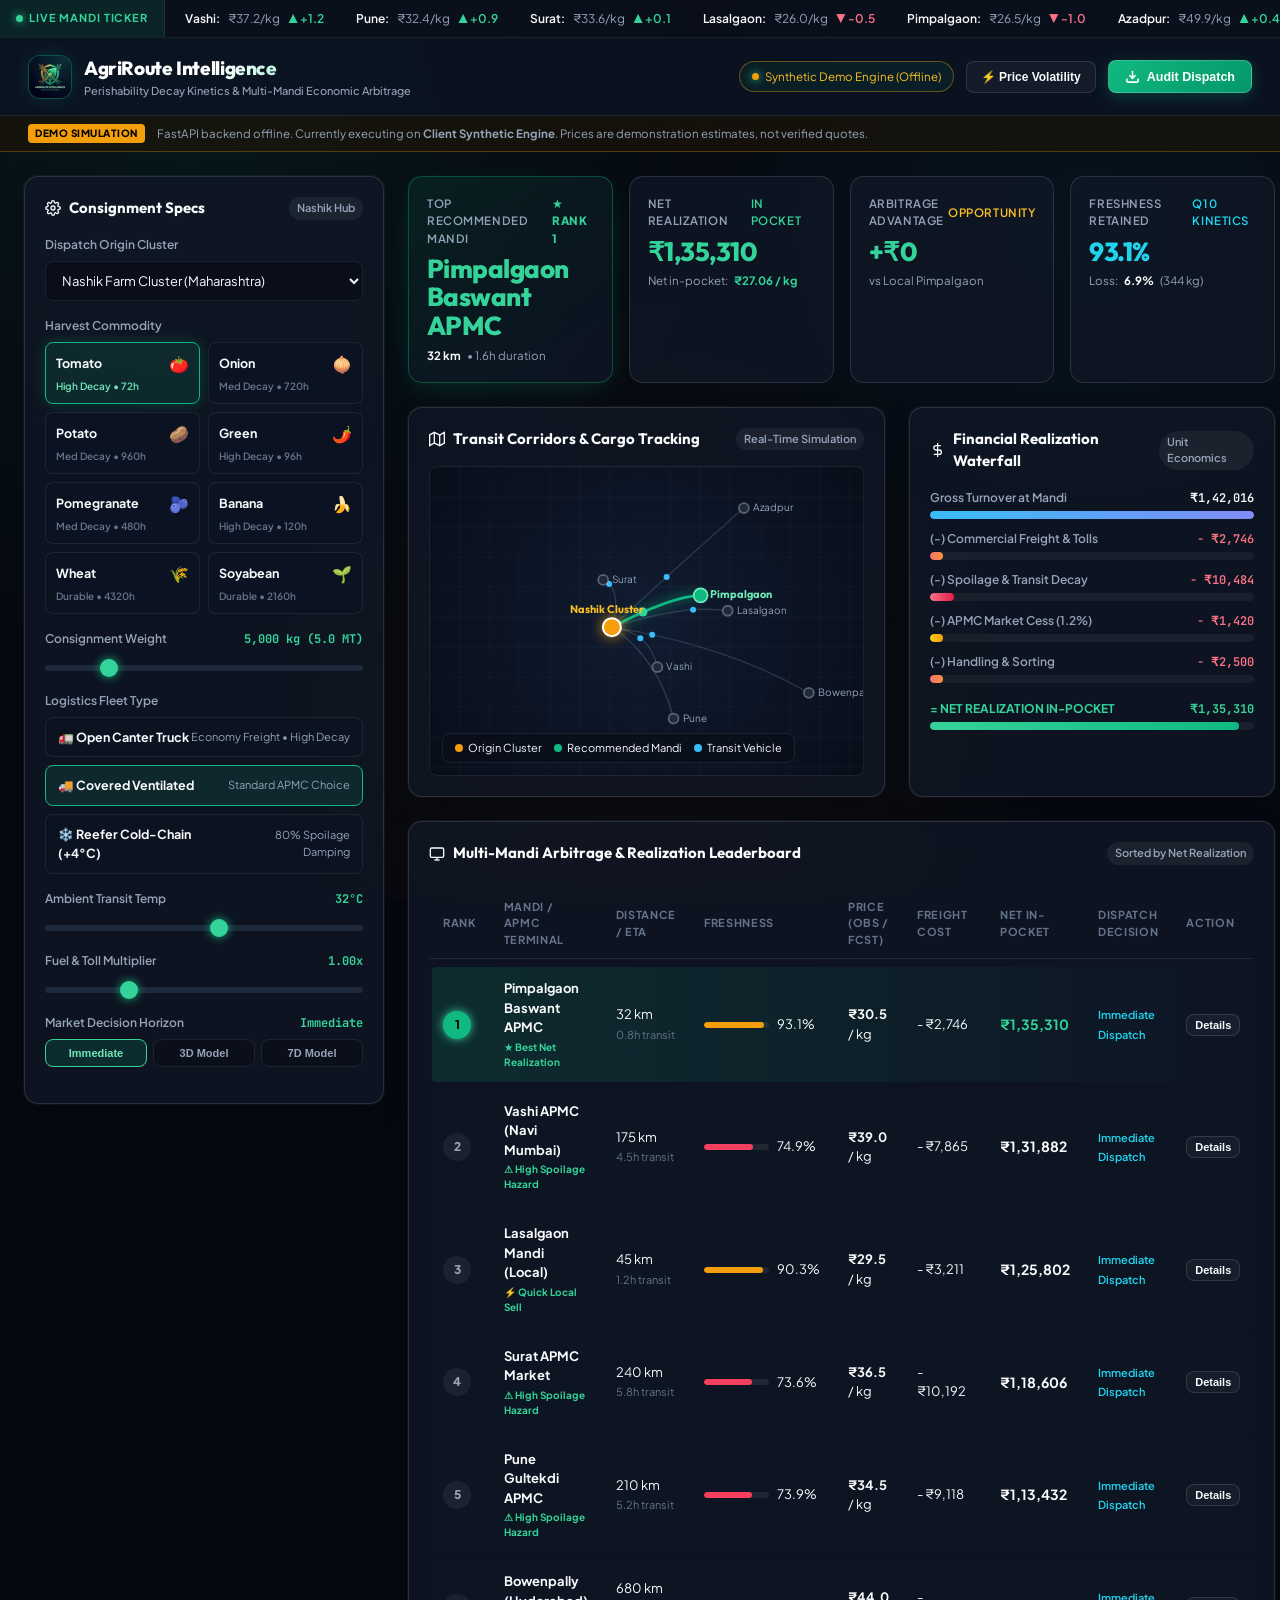
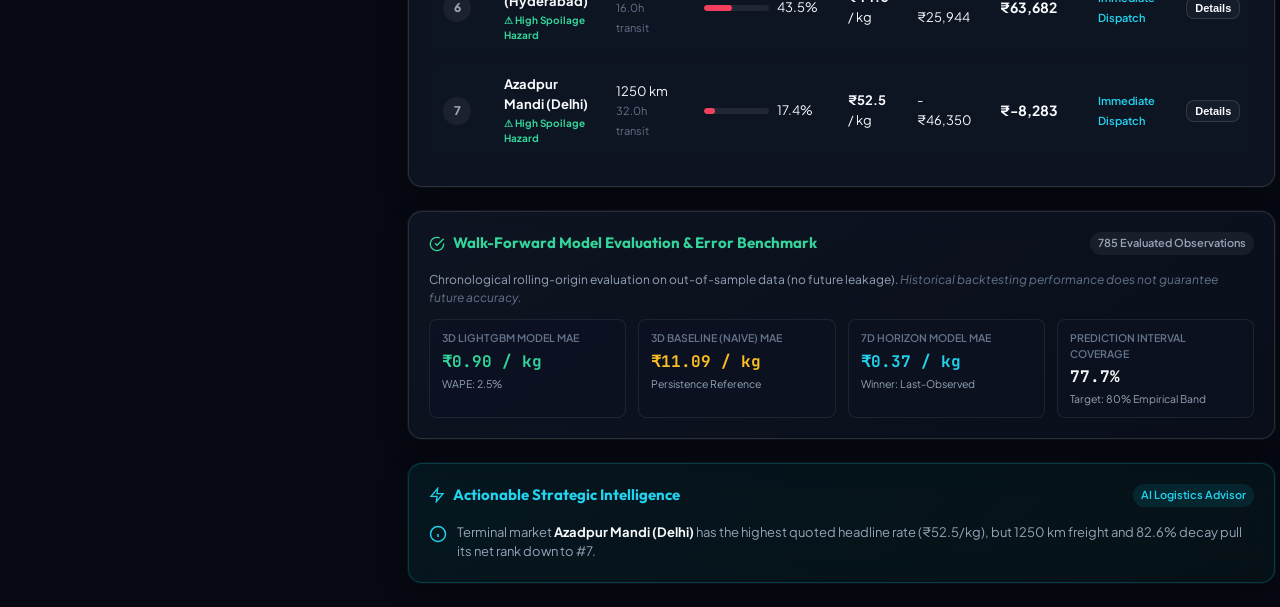
==== frontend/index.html @ 1be2147a "Initial commit: AgriRoute Intelligence v2.1 with real market data pipeline & forecasting engine" ====
<!DOCTYPE html>
<html lang="en">
<head>
  <meta charset="UTF-8">
  <meta name="viewport" content="width=device-width, initial-scale=1.0">
  <meta name="description" content="State-of-the-art agricultural logistics optimizer with real-time APMC mandi pricing, thermal transit decay modeling, and net financial realization solver.">
  <meta name="theme-color" content="#060911">
  <title>AgriRoute Intelligence - Multi-Mandi Route Optimization & Transit Decay Platform</title>

  <!-- Google Fonts Preconnect -->
  <link rel="preconnect" href="https://fonts.googleapis.com">
  <link rel="preconnect" href="https://fonts.gstatic.com" crossorigin>
  <link href="https://fonts.googleapis.com/css2?family=Outfit:wght@400;500;600;700;800&family=Plus+Jakarta+Sans:wght@400;500;600;700&family=JetBrains+Mono:wght@400;500&display=swap" rel="stylesheet">

  <link rel="stylesheet" href="css/styles.css">
</head>
<body>

  <!-- Top Real-Time Mandi Ticker Bar -->
  <aside class="ticker-bar" aria-label="Live Mandi Market Price Feed">
    <div class="ticker-label">
      <span class="ticker-pulse-dot"></span> Live Mandi Ticker
    </div>
    <div class="ticker-marquee" id="tickerMarquee">
      <!-- Injected dynamically via JS -->
    </div>
  </aside>

  <!-- Main Navigation Header -->
  <header class="navbar">
    <div class="nav-brand">
      <div class="brand-icon-wrapper">
        <img src="assets/logo.jpg" alt="AgriRoute Intelligence Logo" width="44" height="44">
      </div>
      <div class="brand-info">
        <h1>AgriRoute Intelligence</h1>
        <p class="brand-tagline">Perishability Decay Kinetics & Multi-Mandi Economic Arbitrage</p>
      </div>
    </div>

    <div class="nav-actions">
      <div class="status-indicator" id="apiStatusBadge">
        <span class="ticker-pulse-dot"></span> Initializing Engine...
      </div>
      <button class="btn-secondary" id="simulateShockBtn" title="Simulate market price shocks">
        ⚡ Price Volatility
      </button>
      <button class="btn-primary" id="exportReportBtn">
        <svg width="15" height="15" viewBox="0 0 24 24" fill="none" stroke="currentColor" stroke-width="2.5">
          <path d="M21 15v4a2 2 0 0 1-2 2H5a2 2 0 0 1-2-2v-4"></path>
          <polyline points="7 10 12 15 17 10"></polyline>
          <line x1="12" y1="15" x2="12" y2="3"></line>
        </svg>
        Audit Dispatch
      </button>
    </div>
  </header>

  <!-- Data Mode & Provenance Banner -->
  <div id="dataModeBanner" class="data-mode-banner verified" style="display:none;">
    <span class="banner-tag">AUTHENTIC DATA</span>
    <span>Source: <strong>AGMARKNET / DMI</strong> • Latest Observation: <strong>2026-10-10</strong></span>
  </div>

  <!-- Application Layout -->
  <main class="app-container">

    <!-- Left Controls Panel -->
    <aside class="sidebar-panel">

      <!-- Consignment Settings Card -->
      <section class="card" aria-labelledby="settingsHeading">
        <div class="card-header">
          <h2 class="card-title" id="settingsHeading">
            <svg width="16" height="16" viewBox="0 0 24 24" fill="none" stroke="currentColor" stroke-width="2">
              <circle cx="12" cy="12" r="3"></circle>
              <path d="M19.4 15a1.65 1.65 0 0 0 .33 1.82l.06.06a2 2 0 0 1 0 2.83 2 2 0 0 1-2.83 0l-.06-.06a1.65 1.65 0 0 0-1.82-.33 1.65 1.65 0 0 0-1 1.51V21a2 2 0 0 1-2 2 2 2 0 0 1-2-2v-.09A1.65 1.65 0 0 0 9 19.4a1.65 1.65 0 0 0-1.82.33l-.06.06a2 2 0 0 1-2.83 0 2 2 0 0 1 0-2.83l.06-.06a1.65 1.65 0 0 0 .33-1.82 1.65 1.65 0 0 0-1.51-1H3a2 2 0 0 1-2-2 2 2 0 0 1 2-2h.09A1.65 1.65 0 0 0 4.6 9a1.65 1.65 0 0 0-.33-1.82l-.06-.06a2 2 0 0 1 0-2.83 2 2 0 0 1 2.83 0l.06.06a1.65 1.65 0 0 0 1.82.33H9a1.65 1.65 0 0 0 1-1.51V3a2 2 0 0 1 2-2 2 2 0 0 1 2 2v.09a1.65 1.65 0 0 0 1 1.51 1.65 1.65 0 0 0 1.82-.33l.06-.06a2 2 0 0 1 2.83 0 2 2 0 0 1 0 2.83l-.06.06a1.65 1.65 0 0 0-.33 1.82V9a1.65 1.65 0 0 0 1.51 1H21a2 2 0 0 1 2 2 2 2 0 0 1-2 2h-.09a1.65 1.65 0 0 0-1.51 1z"></path>
            </svg>
            Consignment Specs
          </h2>
          <span class="badge-pill">Nashik Hub</span>
        </div>

        <!-- Farm Origin -->
        <div class="form-group">
          <label class="form-label" for="originSelect">Dispatch Origin Cluster</label>
          <select id="originSelect" class="form-select">
            <option value="Nashik Farm Cluster (MH)">Nashik Farm Cluster (Maharashtra)</option>
            <option value="Pune Khed Agro Belt (MH)">Pune Khed Agro Belt (Maharashtra)</option>
            <option value="Indore Malwa Cluster (MP)">Indore Malwa Cluster (Madhya Pradesh)</option>
            <option value="Kolar Tomato Cluster (KA)">Kolar Tomato Cluster (Karnataka)</option>
          </select>
        </div>

        <!-- Crop Selector -->
        <div class="form-group">
          <label class="form-label">Harvest Commodity</label>
          <div class="crop-grid" id="cropGrid">
            <!-- Injected dynamically via JS -->
          </div>
        </div>

        <!-- Quantity Slider -->
        <div class="form-group">
          <div class="form-label">
            <span>Consignment Weight</span>
            <span class="value-highlight" id="quantityDisplay">5,000 kg (5.0 MT)</span>
          </div>
          <input type="range" class="slider-range" id="quantitySlider" min="500" max="25000" step="500" value="5000">
        </div>

        <!-- Vehicle Type Selector -->
        <div class="form-group">
          <label class="form-label">Logistics Fleet Type</label>
          <div class="vehicle-selector" id="vehicleSelector">
            <div class="vehicle-option" data-vehicle="open_truck">
              <span class="vehicle-title">🚛 Open Canter Truck</span>
              <span class="vehicle-meta">Economy Freight • High Decay</span>
            </div>
            <div class="vehicle-option active" data-vehicle="covered_truck">
              <span class="vehicle-title">🚚 Covered Ventilated</span>
              <span class="vehicle-meta">Standard APMC Choice</span>
            </div>
            <div class="vehicle-option" data-vehicle="reefer_cold">
              <span class="vehicle-title">❄️ Reefer Cold-Chain (+4°C)</span>
              <span class="vehicle-meta">80% Spoilage Damping</span>
            </div>
          </div>
        </div>

        <!-- Ambient Temperature Slider -->
        <div class="form-group">
          <div class="form-label">
            <span>Ambient Transit Temp</span>
            <span class="value-highlight" id="tempDisplay">32°C</span>
          </div>
          <input type="range" class="slider-range" id="tempSlider" min="15" max="46" step="1" value="32">
        </div>

        <!-- Fuel Price Surcharge -->
        <div class="form-group">
          <div class="form-label">
            <span>Fuel & Toll Multiplier</span>
            <span class="value-highlight" id="fuelDisplay">1.00x</span>
          </div>
          <input type="range" class="slider-range" id="fuelSlider" min="0.8" max="1.6" step="0.05" value="1.0">
        </div>

        <!-- Decision Horizon & Forecasting Policy -->
        <div class="form-group">
          <label class="form-label">
            <span>Market Decision Horizon</span>
            <span class="value-highlight" id="horizonDisplay">Immediate</span>
          </label>
          <div class="horizon-btn-group" id="horizonButtonGroup">
            <button class="horizon-btn active" data-horizon="0" data-policy="immediate">Immediate</button>
            <button class="horizon-btn" data-horizon="3" data-policy="forecast_aware">3D Model</button>
            <button class="horizon-btn" data-horizon="7" data-policy="forecast_aware">7D Model</button>
          </div>
        </div>
      </section>

    </aside>

    <!-- Right Analytics & Execution Content -->
    <section class="main-content">

      <!-- Executive KPI Cards Row -->
      <div class="kpi-row">
        <!-- Top Recommended Mandi -->
        <div class="kpi-card highlight">
          <div class="kpi-card-label">
            <span>Top Recommended Mandi</span>
            <span style="color:var(--emerald-400); font-weight:800;">★ RANK 1</span>
          </div>
          <div class="kpi-value emerald" id="kpiTopMandi">Vashi APMC</div>
          <div class="kpi-subtext" id="kpiTopMandiSub">175 km • 4.5h transit</div>
        </div>

        <!-- Net Realization In-Pocket -->
        <div class="kpi-card">
          <div class="kpi-card-label">
            <span>Net Realization</span>
            <span style="color:var(--emerald-400);">In Pocket</span>
          </div>
          <div class="kpi-value emerald" id="kpiNetRealization">₹158,200</div>
          <div class="kpi-subtext" id="kpiNetPerKg">Net in-pocket: <strong>₹31.64 / kg</strong></div>
        </div>

        <!-- Arbitrage Advantage -->
        <div class="kpi-card">
          <div class="kpi-card-label">
            <span>Arbitrage Advantage</span>
            <span style="color:var(--amber-400);">Opportunity</span>
          </div>
          <div class="kpi-value" id="kpiArbitrageDiff">+₹14,200</div>
          <div class="kpi-subtext" id="kpiArbitrageSub">vs Local Hub</div>
        </div>

        <!-- Freshness Index Retained -->
        <div class="kpi-card">
          <div class="kpi-card-label">
            <span>Freshness Retained</span>
            <span style="color:var(--cyan-400);">Q10 Kinetics</span>
          </div>
          <div class="kpi-value cyan" id="kpiFreshnessScore">94.8%</div>
          <div class="kpi-subtext" id="kpiFreshnessSub">Loss: <strong>5.2%</strong> (260 kg)</div>
        </div>
      </div>

      <!-- Corridor Canvas & Financial Waterfall -->
      <div class="dual-grid">

        <!-- Corridor Route Visualizer -->
        <div class="card">
          <div class="card-header">
            <h3 class="card-title">
              <svg width="16" height="16" viewBox="0 0 24 24" fill="none" stroke="currentColor" stroke-width="2">
                <polygon points="1 6 1 22 8 18 16 22 23 18 23 2 16 6 8 2 1 6"></polygon>
                <line x1="8" y1="2" x2="8" y2="18"></line>
                <line x1="16" y1="6" x2="16" y2="22"></line>
              </svg>
              Transit Corridors & Cargo Tracking
            </h3>
            <span class="badge-pill">Real-Time Simulation</span>
          </div>

          <div class="corridor-canvas-container">
            <canvas id="corridorCanvas" class="corridor-canvas"></canvas>
            <div class="map-legend">
              <div class="legend-item"><span class="legend-dot" style="background:#f59e0b;"></span> Origin Cluster</div>
              <div class="legend-item"><span class="legend-dot" style="background:#10b981;"></span> Recommended Mandi</div>
              <div class="legend-item"><span class="legend-dot" style="background:#38bdf8;"></span> Transit Vehicle</div>
            </div>
          </div>
        </div>

        <!-- Financial Waterfall Cost Breakdown -->
        <div class="card">
          <div class="card-header">
            <h3 class="card-title">
              <svg width="16" height="16" viewBox="0 0 24 24" fill="none" stroke="currentColor" stroke-width="2">
                <line x1="12" y1="1" x2="12" y2="23"></line>
                <path d="M17 5H9.5a3.5 3.5 0 0 0 0 7h5a3.5 3.5 0 0 1 0 7H6"></path>
              </svg>
              Financial Realization Waterfall
            </h3>
            <span class="badge-pill">Unit Economics</span>
          </div>

          <div class="waterfall-list">
            <!-- Gross Revenue -->
            <div class="waterfall-item">
              <div class="waterfall-header">
                <span class="waterfall-title">Gross Turnover at Mandi</span>
                <span class="waterfall-amount" id="wfGrossRevenue">₹192,500</span>
              </div>
              <div class="bar-track"><div class="bar-fill revenue" style="width: 100%;"></div></div>
            </div>

            <!-- Transport & Freight -->
            <div class="waterfall-item">
              <div class="waterfall-header">
                <span class="waterfall-title">(-) Commercial Freight & Tolls</span>
                <span class="waterfall-amount deduction" id="wfFreightCost">- ₹7,250</span>
              </div>
              <div class="bar-track"><div class="bar-fill freight" id="wfFreightBar" style="width: 14%;"></div></div>
            </div>

            <!-- Spoilage Loss -->
            <div class="waterfall-item">
              <div class="waterfall-header">
                <span class="waterfall-title">(-) Spoilage & Transit Decay</span>
                <span class="waterfall-amount deduction" id="wfSpoilageLoss">- ₹9,800</span>
              </div>
              <div class="bar-track"><div class="bar-fill spoilage" id="wfSpoilageBar" style="width: 18%;"></div></div>
            </div>

            <!-- APMC Cess -->
            <div class="waterfall-item">
              <div class="waterfall-header">
                <span class="waterfall-title">(-) APMC Market Cess (1.2%)</span>
                <span class="waterfall-amount deduction" id="wfMarketCess">- ₹2,310</span>
              </div>
              <div class="bar-track"><div class="bar-fill cess" id="wfCessBar" style="width: 6%;"></div></div>
            </div>

            <!-- Handling & Labor -->
            <div class="waterfall-item">
              <div class="waterfall-header">
                <span class="waterfall-title">(-) Handling & Sorting</span>
                <span class="waterfall-amount deduction" id="wfHandlingCost">- ₹4,250</span>
              </div>
              <div class="bar-track"><div class="bar-fill freight" id="wfHandlingBar" style="width: 8%;"></div></div>
            </div>

            <!-- Net In Pocket -->
            <div class="waterfall-item" style="margin-top: 6px;">
              <div class="waterfall-header">
                <span class="waterfall-title" style="color:var(--emerald-400); font-weight:700;">= NET REALIZATION IN-POCKET</span>
                <span class="waterfall-amount net" id="wfNetProfit">₹168,890</span>
              </div>
              <div class="bar-track"><div class="bar-fill net" id="wfNetBar" style="width: 85%;"></div></div>
            </div>
          </div>
        </div>

      </div>

      <!-- Multi-Mandi Leaderboard Table -->
      <div class="card">
        <div class="card-header">
          <h3 class="card-title">
            <svg width="16" height="16" viewBox="0 0 24 24" fill="none" stroke="currentColor" stroke-width="2">
              <rect x="2" y="3" width="20" height="14" rx="2" ry="2"></rect>
              <line x1="8" y1="21" x2="16" y2="21"></line>
              <line x1="12" y1="17" x2="12" y2="21"></line>
            </svg>
            Multi-Mandi Arbitrage & Realization Leaderboard
          </h3>
          <span class="badge-pill">Sorted by Net Realization</span>
        </div>

        <div class="table-responsive">
          <table class="mandi-table" aria-label="Mandi arbitrage comparison table">
            <thead>
              <tr>
                <th>Rank</th>
                <th>Mandi / APMC Terminal</th>
                <th>Distance / ETA</th>
                <th>Freshness</th>
                <th>Price (Obs / Fcst)</th>
                <th>Freight Cost</th>
                <th>Net In-Pocket</th>
                <th>Dispatch Decision</th>
                <th>Action</th>
              </tr>
            </thead>
            <tbody id="leaderboardBody">
              <!-- Dynamically populated rows -->
            </tbody>
          </table>
        </div>
      </div>

      <!-- Walk-Forward Model Evaluation Card -->
      <div class="card eval-card" id="evalCard">
        <div class="card-header">
          <h3 class="card-title" style="color:var(--emerald-400);">
            <svg width="16" height="16" viewBox="0 0 24 24" fill="none" stroke="currentColor" stroke-width="2">
              <path d="M22 11.08V12a10 10 0 1 1-5.93-9.14"></path>
              <polyline points="22 4 12 14.01 9 11.01"></polyline>
            </svg>
            Walk-Forward Model Evaluation & Error Benchmark
          </h3>
          <span class="badge-pill" id="evalSamplesBadge">785 Evaluated Observations</span>
        </div>
        <p style="font-size:12px; color:var(--text-muted); margin-bottom:8px;">
          Chronological rolling-origin evaluation on out-of-sample data (no future leakage).
          <em style="color:var(--text-dim);">Historical backtesting performance does not guarantee future accuracy.</em>
        </p>

        <div class="eval-grid">
          <div class="eval-stat-box">
            <div class="eval-stat-label">3D LightGBM Model MAE</div>
            <div class="eval-stat-val" style="color:var(--emerald-400);" id="evalLgbm3dMae">₹0.90 / kg</div>
            <div class="eval-stat-sub" id="evalLgbm3dWape">WAPE: 2.5%</div>
          </div>
          <div class="eval-stat-box">
            <div class="eval-stat-label">3D Baseline (Naive) MAE</div>
            <div class="eval-stat-val" style="color:var(--amber-400);" id="evalNaive3dMae">₹11.09 / kg</div>
            <div class="eval-stat-sub">Persistence Reference</div>
          </div>
          <div class="eval-stat-box">
            <div class="eval-stat-label">7D Horizon Model MAE</div>
            <div class="eval-stat-val" style="color:var(--cyan-400);" id="eval7dMae">₹0.37 / kg</div>
            <div class="eval-stat-sub" id="eval7dWinner">Winner: Last-Observed</div>
          </div>
          <div class="eval-stat-box">
            <div class="eval-stat-label">Prediction Interval Coverage</div>
            <div class="eval-stat-val" style="color:var(--text-main);" id="evalIntervalCov">77.7%</div>
            <div class="eval-stat-sub">Target: 80% Empirical Band</div>
          </div>
        </div>
      </div>

      <!-- Actionable Agronomic & Market Intelligence -->
      <div class="card insights-card">
        <div class="card-header">
          <h3 class="card-title" style="color:var(--cyan-400);">
            <svg width="16" height="16" viewBox="0 0 24 24" fill="none" stroke="currentColor" stroke-width="2">
              <polygon points="13 2 3 14 12 14 11 22 21 10 12 10 13 2"></polygon>
            </svg>
            Actionable Strategic Intelligence
          </h3>
          <span class="badge-pill" style="color:var(--cyan-400); background:rgba(6, 182, 212, 0.12);">AI Logistics Advisor</span>
        </div>
        <div class="insight-bullets" id="insightsList">
          <!-- Dynamically populated insights -->
        </div>
      </div>

    </section>

  </main>

  <!-- Financial Audit Receipt Modal -->
  <div class="modal-overlay" id="auditModal" role="dialog" aria-modal="true" aria-labelledby="modalTitle">
    <div class="modal-content">
      <div class="modal-header">
        <h3 id="modalTitle" style="font-family:var(--font-brand); font-size:16px;">
          Consignment Dispatch & Realization Bill
        </h3>
        <button class="close-btn" id="closeModalBtn" aria-label="Close dialog">&times;</button>
      </div>
      <p id="modalMandiName" style="color:var(--emerald-400); font-weight:700; margin-bottom:10px;"></p>

      <table class="receipt-table">
        <tbody id="receiptBody">
          <!-- Filled dynamically -->
        </tbody>
      </table>

      <div style="display:flex; justify-content:flex-end; gap:10px; margin-top:16px;">
        <button class="btn-secondary" onclick="window.print()">🖨️ Print Receipt</button>
        <button class="btn-primary" onclick="document.getElementById('auditModal').classList.remove('active')">Close</button>
      </div>
    </div>
  </div>

  <!-- Scripts -->
  <script src="js/engine.js"></script>
  <script src="js/api.js"></script>
  <script src="js/app.js"></script>
</body>
</html>
---- frontend/css/styles.css ----
/* AgriRoute Intelligence - Enterprise Design System */
@import url('https://fonts.googleapis.com/css2?family=Outfit:wght@400;500;600;700;800&family=Plus+Jakarta+Sans:wght@400;500;600;700&family=JetBrains+Mono:wght@400;500&display=swap');

:root {
  --bg-base: #060911;
  --bg-surface: #0e1526;
  --bg-card: rgba(17, 24, 39, 0.72);
  --bg-card-hover: rgba(26, 36, 56, 0.85);
  --bg-glass: rgba(14, 21, 38, 0.65);

  --emerald-300: #6ee7b7;
  --emerald-400: #34d399;
  --emerald-500: #10b981;
  --emerald-600: #059669;
  --emerald-glow: rgba(16, 185, 129, 0.25);

  --amber-400: #fbbf24;
  --amber-500: #f59e0b;
  --amber-glow: rgba(245, 158, 11, 0.2);

  --cyan-400: #22d3ee;
  --cyan-500: #06b6d4;
  --cyan-glow: rgba(6, 182, 212, 0.22);

  --rose-400: #fb7185;
  --rose-500: #f43f5e;
  --rose-glow: rgba(244, 63, 94, 0.22);

  --text-main: #f8fafc;
  --text-muted: #94a3b8;
  --text-dim: #64748b;

  --border-subtle: rgba(255, 255, 255, 0.08);
  --border-card: rgba(255, 255, 255, 0.12);
  --border-highlight: rgba(16, 185, 129, 0.35);

  --radius-sm: 8px;
  --radius-md: 14px;
  --radius-lg: 20px;
  --radius-full: 9999px;

  --shadow-card: 0 10px 30px -10px rgba(0, 0, 0, 0.6), 0 0 1px 1px rgba(255, 255, 255, 0.06);
  --shadow-glow: 0 0 25px -4px var(--emerald-glow);

  --font-brand: 'Outfit', -apple-system, BlinkMacSystemFont, sans-serif;
  --font-body: 'Plus Jakarta Sans', -apple-system, BlinkMacSystemFont, sans-serif;
  --font-mono: 'JetBrains Mono', monospace;
}

* {
  margin: 0;
  padding: 0;
  box-sizing: border-box;
}

body {
  background-color: var(--bg-base);
  background-image: 
    radial-gradient(circle at 15% 15%, rgba(16, 185, 129, 0.08) 0%, transparent 40%),
    radial-gradient(circle at 85% 25%, rgba(6, 182, 212, 0.06) 0%, transparent 35%),
    radial-gradient(circle at 50% 80%, rgba(245, 158, 11, 0.04) 0%, transparent 45%);
  background-attachment: fixed;
  color: var(--text-main);
  font-family: var(--font-body);
  font-size: 14px;
  line-height: 1.5;
  min-height: 100vh;
  -webkit-font-smoothing: antialiased;
}

/* Scrollbar */
::-webkit-scrollbar {
  width: 7px;
  height: 7px;
}
::-webkit-scrollbar-track {
  background: var(--bg-base);
}
::-webkit-scrollbar-thumb {
  background: #1e293b;
  border-radius: 4px;
}
::-webkit-scrollbar-thumb:hover {
  background: var(--emerald-600);
}

/* TOP TICKER BAR */
.ticker-bar {
  background: rgba(11, 16, 28, 0.9);
  backdrop-filter: blur(12px);
  border-bottom: 1px solid var(--border-subtle);
  overflow: hidden;
  height: 38px;
  display: flex;
  align-items: center;
  position: relative;
  z-index: 50;
}

.ticker-label {
  padding: 0 16px;
  font-size: 11px;
  font-weight: 700;
  letter-spacing: 0.08em;
  text-transform: uppercase;
  color: var(--emerald-400);
  background: rgba(16, 185, 129, 0.12);
  height: 100%;
  display: flex;
  align-items: center;
  gap: 6px;
  white-space: nowrap;
  border-right: 1px solid var(--border-subtle);
}

.ticker-pulse-dot {
  width: 7px;
  height: 7px;
  border-radius: 50%;
  background: var(--emerald-400);
  box-shadow: 0 0 8px var(--emerald-400);
  animation: pulseDot 2s infinite;
}

@keyframes pulseDot {
  0%, 100% { opacity: 1; transform: scale(1); }
  50% { opacity: 0.4; transform: scale(0.85); }
}

.ticker-marquee {
  display: flex;
  gap: 32px;
  white-space: nowrap;
  padding-left: 20px;
  animation: marquee 35s linear infinite;
}
.ticker-marquee:hover {
  animation-play-state: paused;
}

@keyframes marquee {
  0% { transform: translateX(0); }
  100% { transform: translateX(-50%); }
}

.ticker-item {
  display: inline-flex;
  align-items: center;
  gap: 8px;
  font-size: 12px;
  color: var(--text-muted);
}
.ticker-item strong {
  color: var(--text-main);
  font-weight: 600;
}
.ticker-badge-up {
  color: var(--emerald-400);
  font-weight: 600;
}
.ticker-badge-down {
  color: var(--rose-400);
  font-weight: 600;
}
.ticker-badge-flat {
  color: var(--amber-400);
  font-weight: 600;
}

/* NAVBAR */
.navbar {
  display: flex;
  justify-content: space-between;
  align-items: center;
  padding: 16px 28px;
  background: rgba(14, 21, 38, 0.7);
  backdrop-filter: blur(16px);
  border-bottom: 1px solid var(--border-subtle);
  position: sticky;
  top: 0;
  z-index: 40;
}

.nav-brand {
  display: flex;
  align-items: center;
  gap: 12px;
  text-decoration: none;
  color: inherit;
}

.brand-icon-wrapper {
  width: 44px;
  height: 44px;
  border-radius: 12px;
  overflow: hidden;
  border: 1px solid var(--border-highlight);
  box-shadow: var(--shadow-glow);
  background: #0d1a29;
  display: flex;
  align-items: center;
  justify-content: center;
}

.brand-icon-wrapper img {
  width: 100%;
  height: 100%;
  object-fit: cover;
}

.brand-info h1 {
  font-family: var(--font-brand);
  font-size: 19px;
  font-weight: 800;
  letter-spacing: -0.02em;
  background: linear-gradient(135deg, #ffffff 40%, var(--emerald-400) 100%);
  -webkit-background-clip: text;
  -webkit-text-fill-color: transparent;
  display: flex;
  align-items: center;
  gap: 8px;
}

.brand-tagline {
  font-size: 11px;
  color: var(--text-muted);
  font-weight: 500;
}

.nav-actions {
  display: flex;
  align-items: center;
  gap: 12px;
}

.status-indicator {
  display: flex;
  align-items: center;
  gap: 6px;
  font-size: 11.5px;
  padding: 6px 12px;
  border-radius: var(--radius-full);
  background: rgba(16, 185, 129, 0.08);
  border: 1px solid rgba(16, 185, 129, 0.25);
  color: var(--emerald-300);
}

.btn-secondary {
  background: rgba(255, 255, 255, 0.04);
  border: 1px solid var(--border-card);
  color: var(--text-main);
  padding: 8px 14px;
  border-radius: var(--radius-sm);
  font-size: 12px;
  font-weight: 600;
  cursor: pointer;
  display: inline-flex;
  align-items: center;
  gap: 6px;
  transition: all 0.2s ease;
}
.btn-secondary:hover {
  background: rgba(255, 255, 255, 0.08);
  border-color: rgba(255, 255, 255, 0.2);
  transform: translateY(-1px);
}

.btn-primary {
  background: linear-gradient(135deg, var(--emerald-500) 0%, var(--emerald-600) 100%);
  border: 1px solid rgba(255, 255, 255, 0.2);
  color: #ffffff;
  padding: 8px 16px;
  border-radius: var(--radius-sm);
  font-size: 12.5px;
  font-weight: 700;
  cursor: pointer;
  display: inline-flex;
  align-items: center;
  gap: 7px;
  box-shadow: 0 4px 15px var(--emerald-glow);
  transition: all 0.2s ease;
}
.btn-primary:hover {
  transform: translateY(-1px);
  box-shadow: 0 6px 22px rgba(16, 185, 129, 0.4);
}

/* LAYOUT CONTAINER */
.app-container {
  max-width: 1540px;
  margin: 0 auto;
  padding: 24px;
  display: grid;
  grid-template-columns: 360px 1fr;
  gap: 24px;
}

@media (max-width: 1180px) {
  .app-container {
    grid-template-columns: 1fr;
  }
}

/* SIDEBAR CONTROLS */
.sidebar-panel {
  display: flex;
  flex-direction: column;
  gap: 20px;
}

.card {
  background: var(--bg-card);
  backdrop-filter: blur(16px);
  border: 1px solid var(--border-card);
  border-radius: var(--radius-md);
  padding: 20px;
  box-shadow: var(--shadow-card);
  transition: border-color 0.2s ease;
}
.card:hover {
  border-color: rgba(255, 255, 255, 0.18);
}

.card-header {
  display: flex;
  justify-content: space-between;
  align-items: center;
  margin-bottom: 16px;
}

.card-title {
  font-family: var(--font-brand);
  font-size: 15px;
  font-weight: 700;
  color: var(--text-main);
  display: flex;
  align-items: center;
  gap: 8px;
}

.badge-pill {
  font-size: 11px;
  font-weight: 600;
  padding: 3px 8px;
  border-radius: var(--radius-full);
  background: rgba(255, 255, 255, 0.06);
  color: var(--text-muted);
}

/* FORM ELEMENTS */
.form-group {
  margin-bottom: 16px;
}

.form-label {
  display: flex;
  justify-content: space-between;
  font-size: 12px;
  font-weight: 600;
  color: var(--text-muted);
  margin-bottom: 7px;
}

.form-label span.value-highlight {
  color: var(--emerald-400);
  font-family: var(--font-mono);
  font-weight: 700;
}

.form-select, .form-input {
  width: 100%;
  background: rgba(10, 15, 27, 0.85);
  border: 1px solid var(--border-subtle);
  border-radius: var(--radius-sm);
  color: var(--text-main);
  padding: 10px 12px;
  font-size: 13px;
  font-family: inherit;
  outline: none;
  transition: border-color 0.2s ease;
}
.form-select:focus, .form-input:focus {
  border-color: var(--emerald-500);
  box-shadow: 0 0 0 2px var(--emerald-glow);
}

/* CROP SELECTOR GRID */
.crop-grid {
  display: grid;
  grid-template-columns: repeat(2, 1fr);
  gap: 8px;
  margin-bottom: 14px;
}

.crop-card {
  background: rgba(12, 19, 34, 0.6);
  border: 1px solid var(--border-subtle);
  border-radius: var(--radius-sm);
  padding: 9px 10px;
  cursor: pointer;
  display: flex;
  flex-direction: column;
  gap: 3px;
  transition: all 0.2s ease;
}
.crop-card:hover {
  background: rgba(20, 31, 54, 0.8);
  border-color: rgba(255, 255, 255, 0.16);
}
.crop-card.active {
  background: rgba(16, 185, 129, 0.12);
  border-color: var(--emerald-500);
  box-shadow: 0 0 14px var(--emerald-glow);
}

.crop-card-top {
  display: flex;
  align-items: center;
  justify-content: space-between;
}
.crop-name {
  font-size: 12.5px;
  font-weight: 700;
  color: var(--text-main);
}
.crop-emoji {
  font-size: 16px;
}
.crop-decay-tag {
  font-size: 10px;
  font-weight: 600;
  color: var(--text-dim);
}
.crop-card.active .crop-decay-tag {
  color: var(--emerald-300);
}

/* VEHICLE SELECTOR */
.vehicle-selector {
  display: flex;
  flex-direction: column;
  gap: 8px;
  margin-bottom: 16px;
}

.vehicle-option {
  display: flex;
  align-items: center;
  justify-content: space-between;
  padding: 10px 12px;
  background: rgba(12, 19, 34, 0.6);
  border: 1px solid var(--border-subtle);
  border-radius: var(--radius-sm);
  cursor: pointer;
  transition: all 0.2s ease;
}
.vehicle-option:hover {
  border-color: rgba(255, 255, 255, 0.2);
}
.vehicle-option.active {
  background: rgba(16, 185, 129, 0.12);
  border-color: var(--emerald-500);
}
.vehicle-title {
  font-size: 12.5px;
  font-weight: 700;
  color: var(--text-main);
  display: flex;
  align-items: center;
  gap: 7px;
}
.vehicle-meta {
  font-size: 11px;
  color: var(--text-muted);
  text-align: right;
}

/* SLIDERS */
.slider-range {
  width: 100%;
  height: 6px;
  border-radius: 4px;
  background: #1e293b;
  outline: none;
  -webkit-appearance: none;
  appearance: none;
}
.slider-range::-webkit-slider-thumb {
  -webkit-appearance: none;
  appearance: none;
  width: 18px;
  height: 18px;
  border-radius: 50%;
  background: var(--emerald-400);
  cursor: pointer;
  box-shadow: 0 0 10px var(--emerald-500);
  transition: transform 0.15s ease;
}
.slider-range::-webkit-slider-thumb:hover {
  transform: scale(1.15);
}

/* MAIN CONTENT DASHBOARD */
.main-content {
  display: flex;
  flex-direction: column;
  gap: 24px;
}

/* KPI ROW */
.kpi-row {
  display: grid;
  grid-template-columns: repeat(4, 1fr);
  gap: 16px;
}

@media (max-width: 900px) {
  .kpi-row {
    grid-template-columns: repeat(2, 1fr);
  }
}

.kpi-card {
  background: var(--bg-card);
  border: 1px solid var(--border-card);
  border-radius: var(--radius-md);
  padding: 18px;
  position: relative;
  overflow: hidden;
  transition: all 0.2s ease;
}
.kpi-card:hover {
  transform: translateY(-2px);
  border-color: rgba(255, 255, 255, 0.22);
}

.kpi-card.highlight {
  border-color: var(--border-highlight);
  background: linear-gradient(145deg, rgba(16, 185, 129, 0.09) 0%, rgba(14, 21, 38, 0.8) 100%);
  box-shadow: 0 8px 30px -10px var(--emerald-glow);
}

.kpi-card-label {
  font-size: 11.5px;
  font-weight: 600;
  color: var(--text-muted);
  text-transform: uppercase;
  letter-spacing: 0.05em;
  margin-bottom: 8px;
  display: flex;
  align-items: center;
  justify-content: space-between;
}

.kpi-value {
  font-family: var(--font-brand);
  font-size: 26px;
  font-weight: 800;
  color: var(--text-main);
  letter-spacing: -0.02em;
  line-height: 1.1;
  margin-bottom: 6px;
}
.kpi-value.emerald {
  color: var(--emerald-400);
}
.kpi-value.amber {
  color: var(--amber-400);
}
.kpi-value.cyan {
  color: var(--cyan-400);
}

.kpi-subtext {
  font-size: 11.5px;
  color: var(--text-muted);
  display: flex;
  align-items: center;
  gap: 6px;
}
.kpi-subtext strong {
  color: var(--text-main);
}

/* SECTION 2: MAP & WATERFALL DUAL GRID */
.dual-grid {
  display: grid;
  grid-template-columns: 1.3fr 1fr;
  gap: 24px;
}

@media (max-width: 1040px) {
  .dual-grid {
    grid-template-columns: 1fr;
  }
}

/* ROUTE CORRIDOR CANVAS */
.corridor-canvas-container {
  height: 310px;
  background: radial-gradient(circle at center, #101c31 0%, #080d19 100%);
  border-radius: var(--radius-sm);
  border: 1px solid var(--border-subtle);
  position: relative;
  overflow: hidden;
}

.corridor-canvas {
  width: 100%;
  height: 100%;
}

.map-legend {
  position: absolute;
  bottom: 12px;
  left: 12px;
  display: flex;
  gap: 12px;
  background: rgba(10, 15, 27, 0.85);
  backdrop-filter: blur(8px);
  padding: 6px 12px;
  border-radius: var(--radius-sm);
  border: 1px solid var(--border-subtle);
  font-size: 11px;
}
.legend-item {
  display: flex;
  align-items: center;
  gap: 5px;
}
.legend-dot {
  width: 8px;
  height: 8px;
  border-radius: 50%;
}

/* WATERFALL BREAKDOWN */
.waterfall-list {
  display: flex;
  flex-direction: column;
  gap: 11px;
}

.waterfall-item {
  display: flex;
  flex-direction: column;
  gap: 4px;
}

.waterfall-header {
  display: flex;
  justify-content: space-between;
  font-size: 12px;
  font-weight: 600;
}
.waterfall-title {
  color: var(--text-muted);
}
.waterfall-amount {
  font-family: var(--font-mono);
  color: var(--text-main);
}
.waterfall-amount.deduction {
  color: var(--rose-400);
}
.waterfall-amount.net {
  color: var(--emerald-400);
  font-weight: 700;
}

.bar-track {
  width: 100%;
  height: 8px;
  background: rgba(255, 255, 255, 0.05);
  border-radius: 4px;
  overflow: hidden;
}
.bar-fill {
  height: 100%;
  border-radius: 4px;
  transition: width 0.4s cubic-bezier(0.16, 1, 0.3, 1);
}
.bar-fill.revenue { background: linear-gradient(90deg, #38bdf8, #818cf8); }
.bar-fill.freight { background: linear-gradient(90deg, #f87171, #fb923c); }
.bar-fill.spoilage { background: linear-gradient(90deg, #fb7185, #e11d48); }
.bar-fill.cess { background: linear-gradient(90deg, #facc15, #f59e0b); }
.bar-fill.net { background: linear-gradient(90deg, #34d399, #10b981); }

/* MULTI-MANDI LEADERBOARD TABLE */
.table-responsive {
  width: 100%;
  overflow-x: auto;
}

.mandi-table {
  width: 100%;
  border-collapse: separate;
  border-spacing: 0 8px;
  font-size: 13px;
}

.mandi-table th {
  padding: 10px 14px;
  text-align: left;
  font-size: 11px;
  font-weight: 700;
  text-transform: uppercase;
  letter-spacing: 0.06em;
  color: var(--text-dim);
  border-bottom: 1px solid var(--border-subtle);
}

.mandi-table tr.mandi-row {
  background: rgba(14, 21, 38, 0.6);
  border-radius: var(--radius-sm);
  transition: all 0.2s ease;
}
.mandi-table tr.mandi-row:hover {
  background: rgba(25, 36, 59, 0.85);
  transform: translateY(-1px);
}
.mandi-table tr.mandi-row.winner {
  background: linear-gradient(90deg, rgba(16, 185, 129, 0.15) 0%, rgba(14, 21, 38, 0.8) 100%);
  border-left: 3px solid var(--emerald-400);
}

.mandi-table td {
  padding: 12px 14px;
  vertical-align: middle;
}
.mandi-table td:first-child {
  border-top-left-radius: var(--radius-sm);
  border-bottom-left-radius: var(--radius-sm);
}
.mandi-table td:last-child {
  border-top-right-radius: var(--radius-sm);
  border-bottom-right-radius: var(--radius-sm);
}

.rank-badge {
  width: 28px;
  height: 28px;
  border-radius: 50%;
  display: flex;
  align-items: center;
  justify-content: center;
  font-weight: 800;
  font-size: 12px;
  background: rgba(255, 255, 255, 0.06);
  color: var(--text-muted);
}
.winner .rank-badge {
  background: var(--emerald-500);
  color: #000;
  box-shadow: 0 0 10px var(--emerald-400);
}

.mandi-name-cell {
  display: flex;
  flex-direction: column;
  gap: 2px;
}
.mandi-title {
  font-weight: 700;
  color: var(--text-main);
}
.mandi-badge-chip {
  font-size: 10px;
  font-weight: 700;
  color: var(--emerald-400);
}

.freshness-meter {
  display: flex;
  align-items: center;
  gap: 8px;
}
.meter-bar {
  width: 65px;
  height: 6px;
  background: rgba(255, 255, 255, 0.08);
  border-radius: 3px;
  overflow: hidden;
}
.meter-fill {
  height: 100%;
  border-radius: 3px;
}

/* AI INSIGHTS BOX */
.insights-card {
  background: linear-gradient(135deg, rgba(6, 182, 212, 0.08) 0%, rgba(16, 185, 129, 0.05) 100%);
  border: 1px solid rgba(6, 182, 212, 0.25);
}

.insight-bullets {
  display: flex;
  flex-direction: column;
  gap: 10px;
}

.insight-item {
  display: flex;
  gap: 10px;
  font-size: 13px;
  color: var(--text-muted);
  line-height: 1.5;
}
.insight-item svg {
  flex-shrink: 0;
  margin-top: 2px;
  color: var(--cyan-400);
}
.insight-item strong {
  color: var(--text-main);
}

/* MODAL STYLES */
.modal-overlay {
  position: fixed;
  inset: 0;
  background: rgba(5, 8, 15, 0.85);
  backdrop-filter: blur(12px);
  display: flex;
  align-items: center;
  justify-content: center;
  z-index: 100;
  opacity: 0;
  pointer-events: none;
  transition: opacity 0.25s ease;
}
.modal-overlay.active {
  opacity: 1;
  pointer-events: auto;
}

.modal-content {
  background: #0d1527;
  border: 1px solid var(--border-card);
  border-radius: var(--radius-md);
  width: 90%;
  max-width: 620px;
  padding: 26px;
  box-shadow: 0 25px 60px rgba(0, 0, 0, 0.8);
  transform: translateY(20px);
  transition: transform 0.25s ease;
}
.modal-overlay.active .modal-content {
  transform: translateY(0);
}

.modal-header {
  display: flex;
  justify-content: space-between;
  align-items: center;
  margin-bottom: 18px;
  border-bottom: 1px solid var(--border-subtle);
  padding-bottom: 12px;
}

.close-btn {
  background: none;
  border: none;
  color: var(--text-muted);
  font-size: 20px;
  cursor: pointer;
}
.close-btn:hover {
  color: #fff;
}

/* DATA MODE BANNER */
.data-mode-banner {
  background: rgba(14, 21, 38, 0.9);
  border-bottom: 1px solid var(--border-subtle);
  padding: 8px 28px;
  font-size: 11.5px;
  display: flex;
  align-items: center;
  gap: 12px;
  color: var(--text-muted);
}
.data-mode-banner.verified {
  border-color: rgba(16, 185, 129, 0.3);
  background: rgba(6, 25, 20, 0.6);
}
.data-mode-banner.simulated {
  border-color: rgba(245, 158, 11, 0.3);
  background: rgba(30, 20, 5, 0.6);
}
.banner-tag {
  font-size: 10px;
  font-weight: 800;
  text-transform: uppercase;
  letter-spacing: 0.05em;
  padding: 2px 7px;
  border-radius: 4px;
  background: var(--emerald-500);
  color: #000;
}
.banner-tag.simulated {
  background: var(--amber-500);
  color: #000;
}

/* FORECAST HORIZON SELECTOR */
.horizon-btn-group {
  display: grid;
  grid-template-columns: repeat(3, 1fr);
  gap: 6px;
  margin-top: 6px;
}
.horizon-btn {
  background: rgba(10, 15, 27, 0.8);
  border: 1px solid var(--border-subtle);
  color: var(--text-muted);
  border-radius: var(--radius-sm);
  padding: 7px 4px;
  font-size: 11px;
  font-weight: 700;
  cursor: pointer;
  text-align: center;
  transition: all 0.2s ease;
}
.horizon-btn:hover {
  border-color: rgba(255, 255, 255, 0.2);
  color: var(--text-main);
}
.horizon-btn.active {
  background: rgba(16, 185, 129, 0.15);
  border-color: var(--emerald-400);
  color: var(--emerald-300);
}

/* EVALUATION DRAWER */
.eval-card {
  background: linear-gradient(145deg, rgba(17, 24, 39, 0.75) 0%, rgba(10, 15, 28, 0.9) 100%);
  border: 1px solid var(--border-card);
}
.eval-grid {
  display: grid;
  grid-template-columns: repeat(4, 1fr);
  gap: 12px;
  margin-top: 12px;
}
@media (max-width: 900px) {
  .eval-grid { grid-template-columns: repeat(2, 1fr); }
}
.eval-stat-box {
  background: rgba(12, 19, 34, 0.6);
  border: 1px solid var(--border-subtle);
  border-radius: var(--radius-sm);
  padding: 10px 12px;
}
.eval-stat-label {
  font-size: 10.5px;
  font-weight: 600;
  text-transform: uppercase;
  color: var(--text-dim);
  margin-bottom: 4px;
}
.eval-stat-val {
  font-family: var(--font-mono);
  font-size: 16px;
  font-weight: 700;
  color: var(--text-main);
}
.eval-stat-sub {
  font-size: 10.5px;
  color: var(--text-muted);
  margin-top: 2px;
}
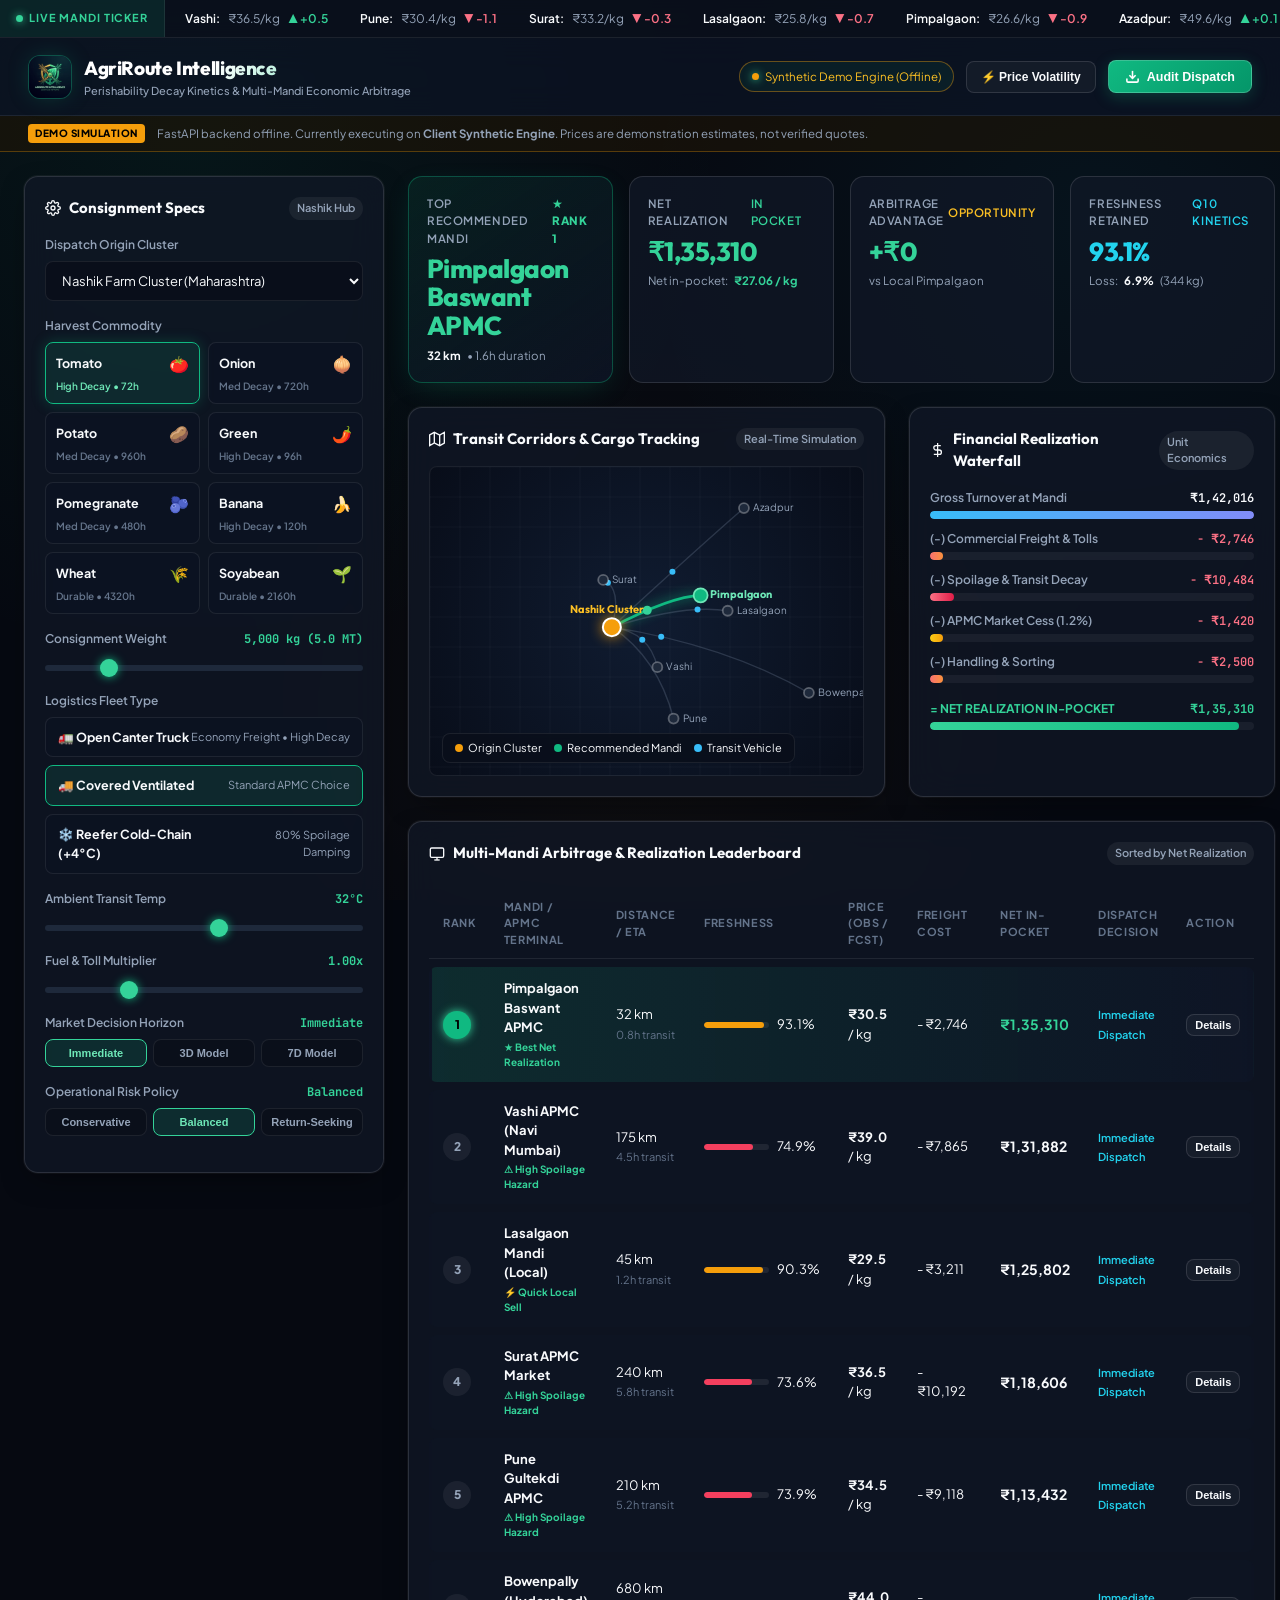
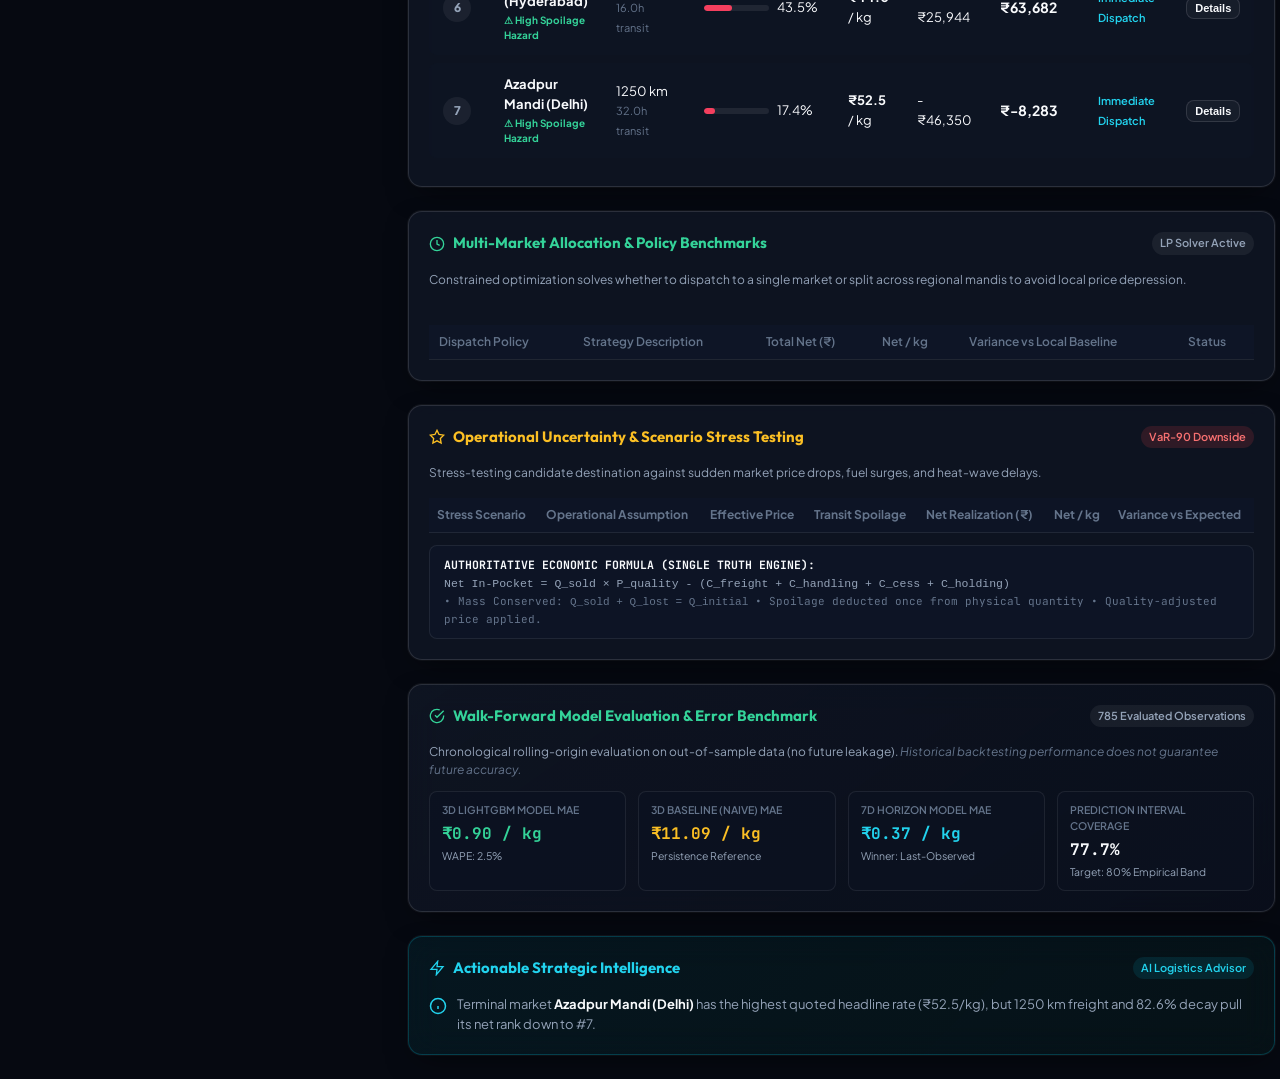
==== commit 9af283ba: "Phase 5: Risk-aware dispatch optimization, multi-market allocation LP, and mathematical invariant ve" ====
--- a/frontend/index.html
+++ b/frontend/index.html
@@ -156,6 +156,19 @@
             <button class="horizon-btn active" data-horizon="0" data-policy="immediate">Immediate</button>
             <button class="horizon-btn" data-horizon="3" data-policy="forecast_aware">3D Model</button>
             <button class="horizon-btn" data-horizon="7" data-policy="forecast_aware">7D Model</button>
+          </div>
+        </div>
+
+        <!-- Operational Risk Policy -->
+        <div class="form-group">
+          <label class="form-label">
+            <span>Operational Risk Policy</span>
+            <span class="value-highlight" id="riskPolicyDisplay">Balanced</span>
+          </label>
+          <div class="risk-btn-group" id="riskButtonGroup">
+            <button class="risk-btn" data-risk="conservative">Conservative</button>
+            <button class="risk-btn active" data-risk="balanced">Balanced</button>
+            <button class="risk-btn" data-risk="return_seeking">Return-Seeking</button>
           </div>
         </div>
       </section>
@@ -343,6 +356,91 @@
         </div>
       </div>
 
+      <!-- PHASE 5: MULTI-MARKET ALLOCATION & BENCHMARK COMPARISON -->
+      <div class="card" id="allocationCard">
+        <div class="card-header">
+          <h3 class="card-title" style="color:var(--emerald-400);">
+            <svg width="16" height="16" viewBox="0 0 24 24" fill="none" stroke="currentColor" stroke-width="2">
+              <circle cx="12" cy="12" r="10"></circle>
+              <polyline points="12 6 12 12 16 14"></polyline>
+            </svg>
+            Multi-Market Allocation & Policy Benchmarks
+          </h3>
+          <span class="badge-pill" id="allocationRationaleBadge">LP Solver Active</span>
+        </div>
+        <p style="font-size:12px; color:var(--text-muted); margin-bottom:8px;" id="allocationRationaleText">
+          Constrained optimization solves whether to dispatch to a single market or split across regional mandis to avoid local price depression.
+        </p>
+
+        <!-- Allocation Splits Grid -->
+        <div class="allocation-grid" id="allocationSplitsGrid">
+          <!-- Dynamically populated allocation splits -->
+        </div>
+
+        <!-- Policy Benchmark Comparison Table -->
+        <div class="table-responsive" style="margin-top:14px;">
+          <table class="benchmark-table" aria-label="Policy benchmark table">
+            <thead>
+              <tr>
+                <th>Dispatch Policy</th>
+                <th>Strategy Description</th>
+                <th>Total Net (₹)</th>
+                <th>Net / kg</th>
+                <th>Variance vs Local Baseline</th>
+                <th>Status</th>
+              </tr>
+            </thead>
+            <tbody id="benchmarkTableBody">
+              <!-- Dynamically populated benchmark rows -->
+            </tbody>
+          </table>
+        </div>
+      </div>
+
+      <!-- PHASE 5: SCENARIO SENSITIVITY & STRESS-TESTING -->
+      <div class="card" id="scenarioCard">
+        <div class="card-header">
+          <h3 class="card-title" style="color:var(--amber-400);">
+            <svg width="16" height="16" viewBox="0 0 24 24" fill="none" stroke="currentColor" stroke-width="2">
+              <polygon points="12 2 15.09 8.26 22 9.27 17 14.14 18.18 21.02 12 17.77 5.82 21.02 7 14.14 2 9.27 8.91 8.26 12 2"></polygon>
+            </svg>
+            Operational Uncertainty & Scenario Stress Testing
+          </h3>
+          <span class="badge-pill" id="scenarioVarBadge" style="background:rgba(239, 68, 68, 0.15); color:#f87171;">VaR-90 Downside</span>
+        </div>
+        <p style="font-size:12px; color:var(--text-muted); margin-bottom:8px;" id="scenarioPolicyExplanation">
+          Stress-testing candidate destination against sudden market price drops, fuel surges, and heat-wave delays.
+        </p>
+
+        <div class="table-responsive">
+          <table class="scenario-table" aria-label="Scenario stress testing table">
+            <thead>
+              <tr>
+                <th>Stress Scenario</th>
+                <th>Operational Assumption</th>
+                <th>Effective Price</th>
+                <th>Transit Spoilage</th>
+                <th>Net Realization (₹)</th>
+                <th>Net / kg</th>
+                <th>Variance vs Expected</th>
+              </tr>
+            </thead>
+            <tbody id="scenarioTableBody">
+              <!-- Dynamically populated scenario rows -->
+            </tbody>
+          </table>
+        </div>
+
+        <!-- Single Authoritative Economic Model Disclosure -->
+        <div class="formula-box">
+          <strong style="color:var(--text-main);">AUTHORITATIVE ECONOMIC FORMULA (SINGLE TRUTH ENGINE):</strong><br>
+          <code>Net In-Pocket = Q_sold × P_quality - (C_freight + C_handling + C_cess + C_holding)</code><br>
+          <span style="color:var(--text-dim); font-size:11px;">
+            • Mass Conserved: <code>Q_sold + Q_lost = Q_initial</code> • Spoilage deducted once from physical quantity • Quality-adjusted price applied.
+          </span>
+        </div>
+      </div>
+
       <!-- Walk-Forward Model Evaluation Card -->
       <div class="card eval-card" id="evalCard">
         <div class="card-header">
--- a/frontend/css/styles.css
+++ b/frontend/css/styles.css
@@ -970,3 +970,160 @@
   color: var(--text-muted);
   margin-top: 2px;
 }
+
+/* PHASE 5: RISK POLICY & ALLOCATION SPLITS */
+.risk-btn-group {
+  display: grid;
+  grid-template-columns: repeat(3, 1fr);
+  gap: 6px;
+  margin-top: 6px;
+}
+.risk-btn {
+  background: rgba(10, 15, 27, 0.8);
+  border: 1px solid var(--border-subtle);
+  color: var(--text-muted);
+  border-radius: var(--radius-sm);
+  padding: 7px 4px;
+  font-size: 11px;
+  font-weight: 700;
+  cursor: pointer;
+  text-align: center;
+  transition: all 0.2s ease;
+}
+.risk-btn:hover {
+  border-color: rgba(255, 255, 255, 0.2);
+  color: var(--text-main);
+}
+.risk-btn.active[data-risk="conservative"] {
+  background: rgba(6, 182, 212, 0.15);
+  border-color: var(--cyan-400);
+  color: var(--cyan-300);
+}
+.risk-btn.active[data-risk="balanced"] {
+  background: rgba(16, 185, 129, 0.15);
+  border-color: var(--emerald-400);
+  color: var(--emerald-300);
+}
+.risk-btn.active[data-risk="return_seeking"] {
+  background: rgba(245, 158, 11, 0.15);
+  border-color: var(--amber-400);
+  color: var(--amber-300);
+}
+
+/* ALLOCATION PLAN SPLITS GRID */
+.allocation-grid {
+  display: grid;
+  grid-template-columns: repeat(auto-fit, minmax(220px, 1fr));
+  gap: 12px;
+  margin-top: 12px;
+}
+.allocation-item {
+  background: rgba(15, 23, 42, 0.6);
+  border: 1px solid var(--border-subtle);
+  border-radius: var(--radius-sm);
+  padding: 12px;
+  display: flex;
+  flex-direction: column;
+  gap: 6px;
+  position: relative;
+  overflow: hidden;
+}
+.allocation-item::before {
+  content: '';
+  position: absolute;
+  top: 0; left: 0; right: 0;
+  height: 2px;
+  background: var(--emerald-400);
+}
+.alloc-header {
+  display: flex;
+  justify-content: space-between;
+  align-items: center;
+}
+.alloc-name {
+  font-weight: 700;
+  font-size: 13px;
+  color: var(--text-main);
+}
+.alloc-share {
+  font-family: var(--font-mono);
+  font-size: 12px;
+  font-weight: 700;
+  color: var(--emerald-400);
+  background: rgba(16, 185, 129, 0.1);
+  padding: 2px 6px;
+  border-radius: 4px;
+}
+.alloc-meta {
+  font-size: 11px;
+  color: var(--text-muted);
+}
+.alloc-net {
+  font-family: var(--font-mono);
+  font-size: 14px;
+  font-weight: 700;
+  color: var(--emerald-300);
+  margin-top: 4px;
+}
+
+/* POLICY BENCHMARK TABLE */
+.benchmark-table {
+  width: 100%;
+  border-collapse: collapse;
+  margin-top: 10px;
+  font-size: 12px;
+}
+.benchmark-table th {
+  text-align: left;
+  padding: 8px 10px;
+  background: rgba(15, 23, 42, 0.7);
+  color: var(--text-dim);
+  font-weight: 600;
+  border-bottom: 1px solid var(--border-subtle);
+}
+.benchmark-table td {
+  padding: 8px 10px;
+  border-bottom: 1px solid rgba(255, 255, 255, 0.04);
+}
+.benchmark-row.winner {
+  background: rgba(16, 185, 129, 0.08);
+}
+
+/* SCENARIO STRESS TABLE */
+.scenario-table {
+  width: 100%;
+  border-collapse: collapse;
+  font-size: 12px;
+  margin-top: 8px;
+}
+.scenario-table th {
+  text-align: left;
+  padding: 8px;
+  color: var(--text-dim);
+  border-bottom: 1px solid var(--border-subtle);
+  background: rgba(15, 23, 42, 0.5);
+}
+.scenario-table td {
+  padding: 8px;
+  border-bottom: 1px solid rgba(255, 255, 255, 0.04);
+}
+.scenario-downside {
+  color: #f87171;
+}
+.scenario-upside {
+  color: var(--emerald-400);
+}
+
+/* FORMULA TRANSPARENCY BOX */
+.formula-box {
+  background: rgba(15, 23, 42, 0.5);
+  border: 1px solid rgba(255, 255, 255, 0.08);
+  border-radius: var(--radius-sm);
+  padding: 10px 14px;
+  margin-top: 12px;
+  font-family: var(--font-mono);
+  font-size: 11.5px;
+  color: var(--text-muted);
+  line-height: 1.5;
+}
+
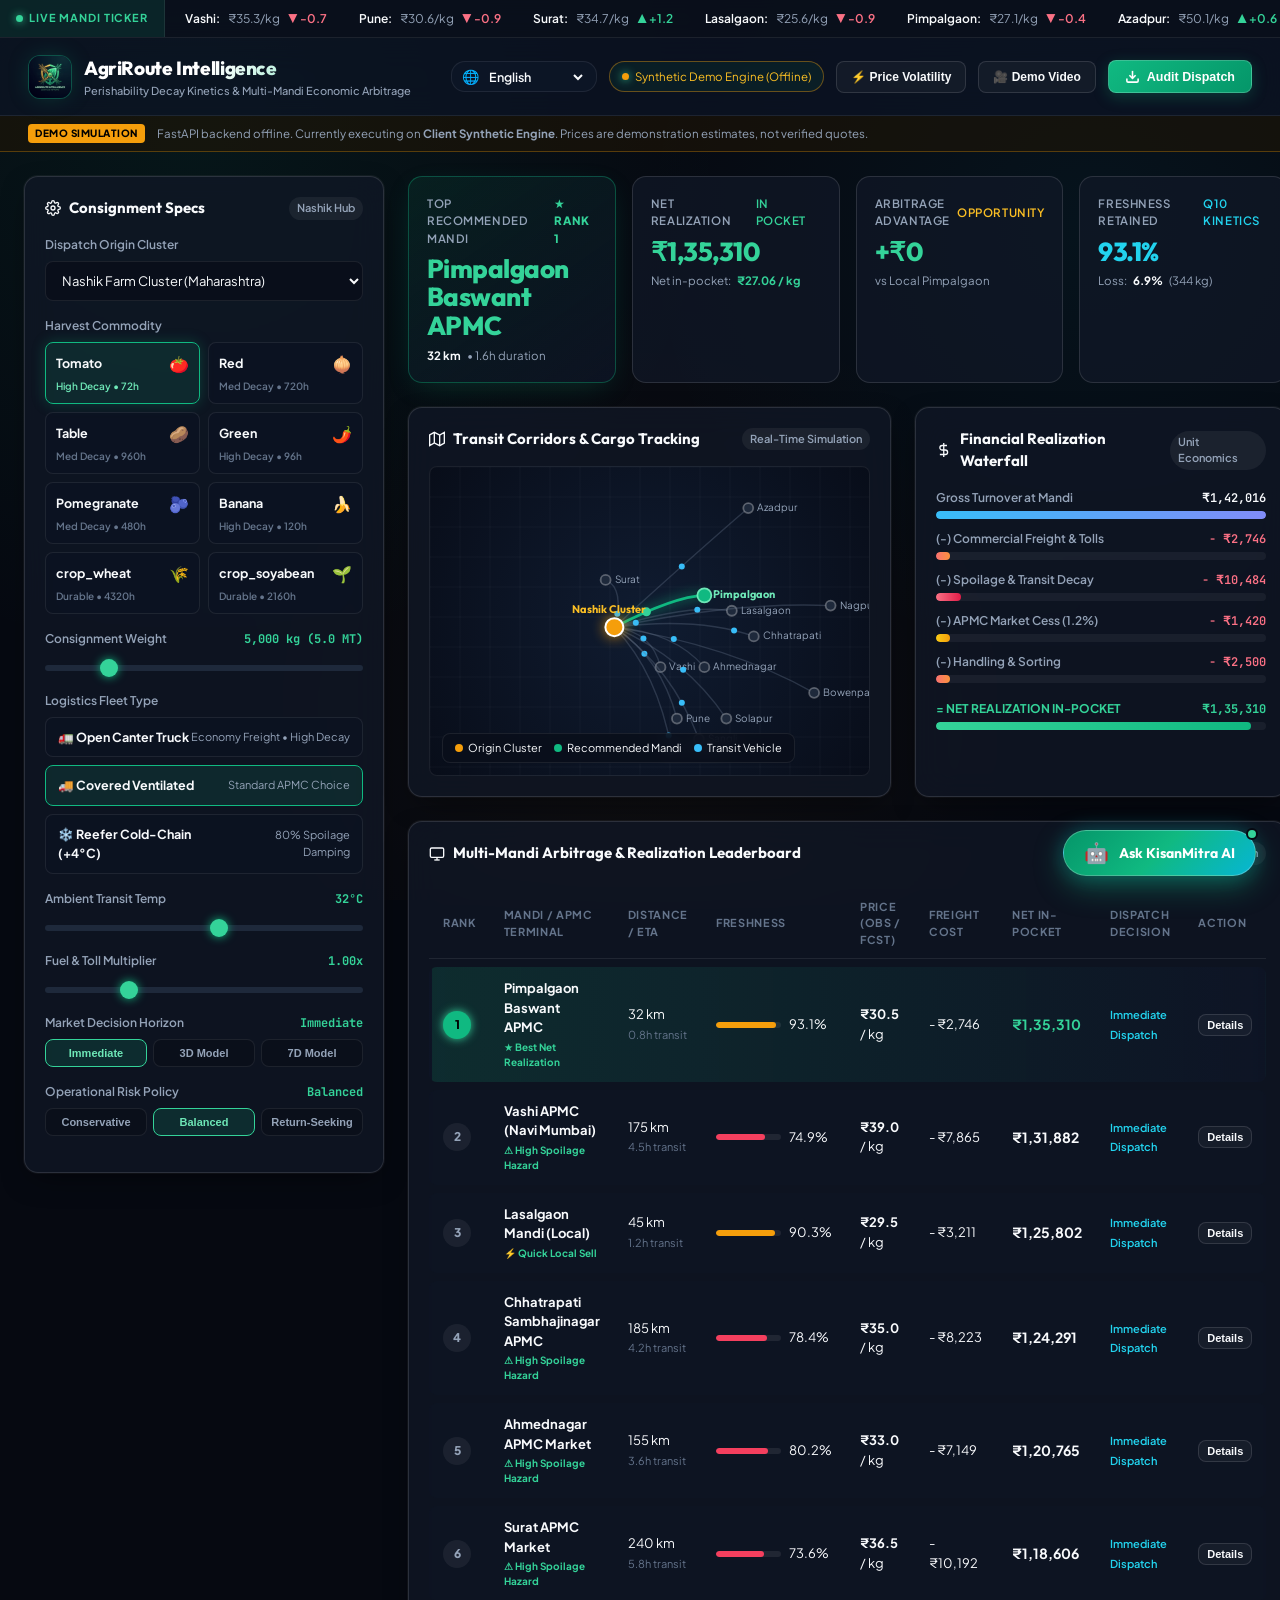
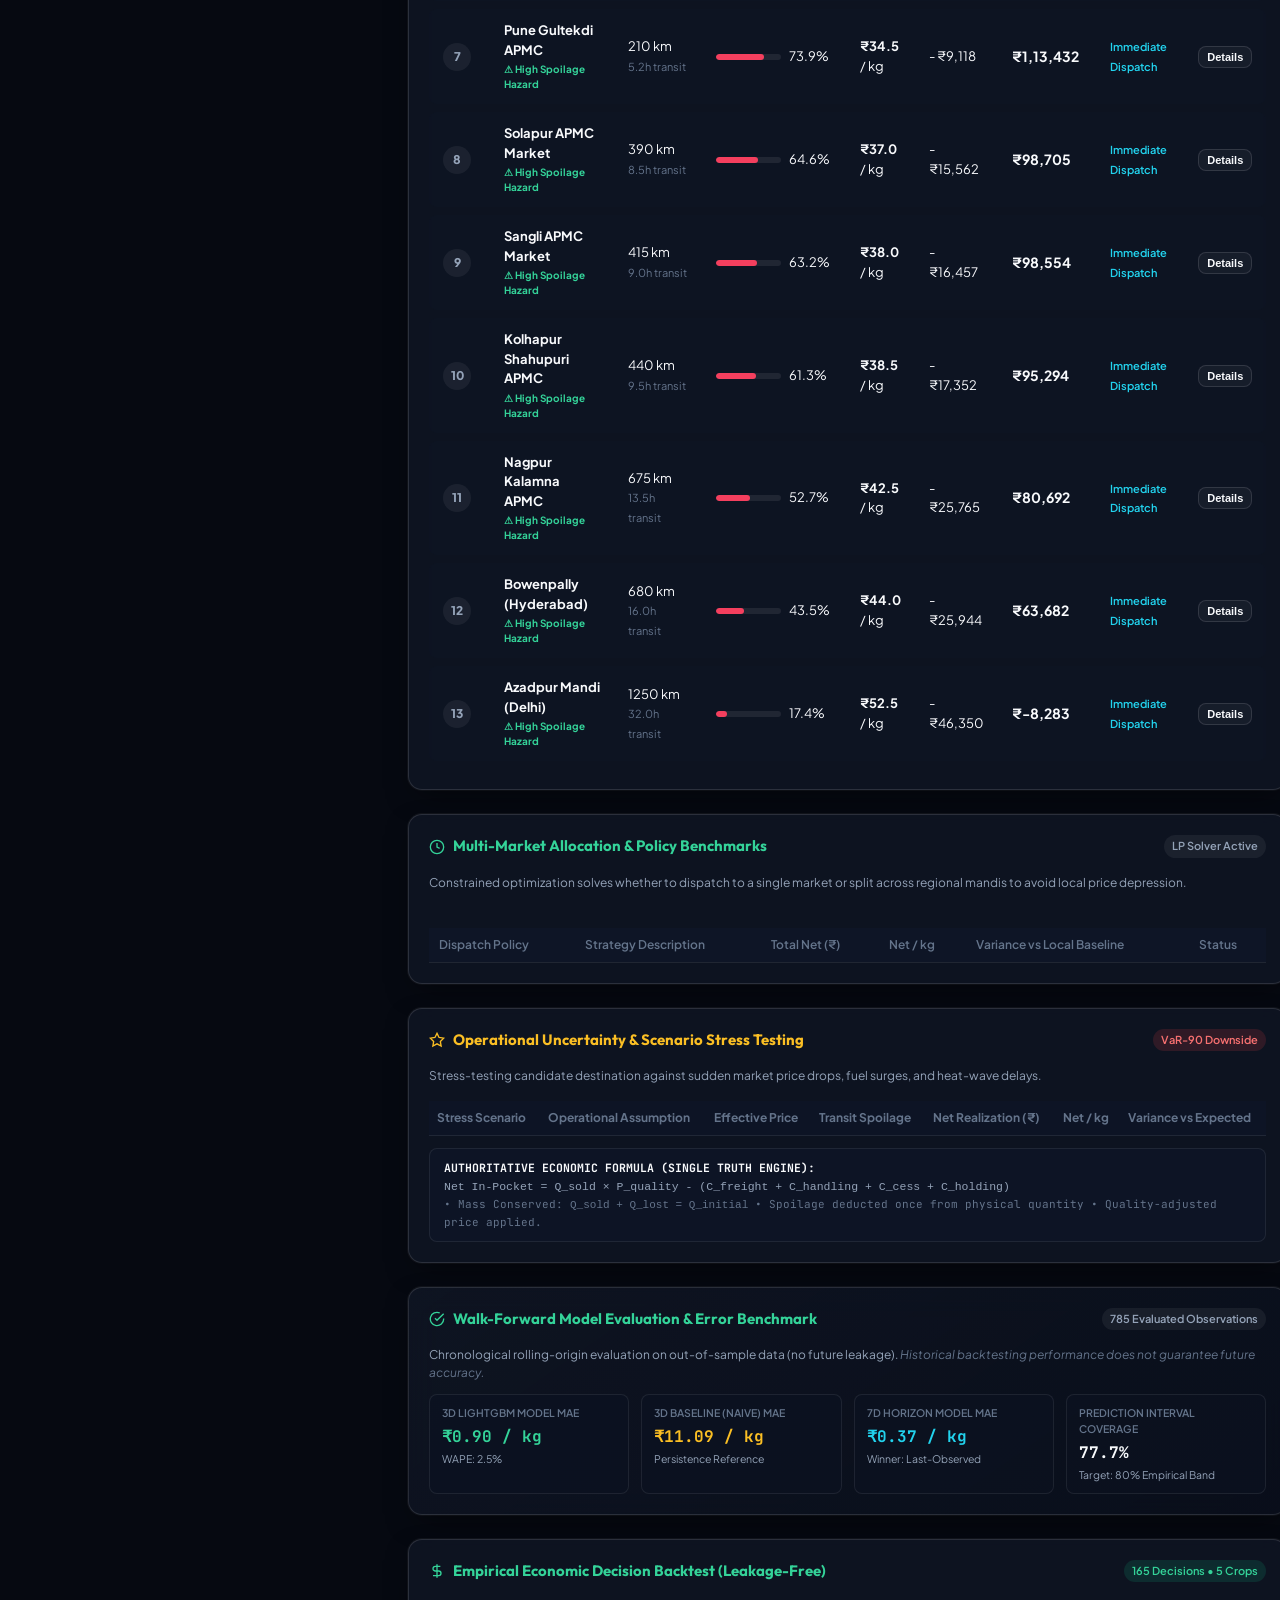
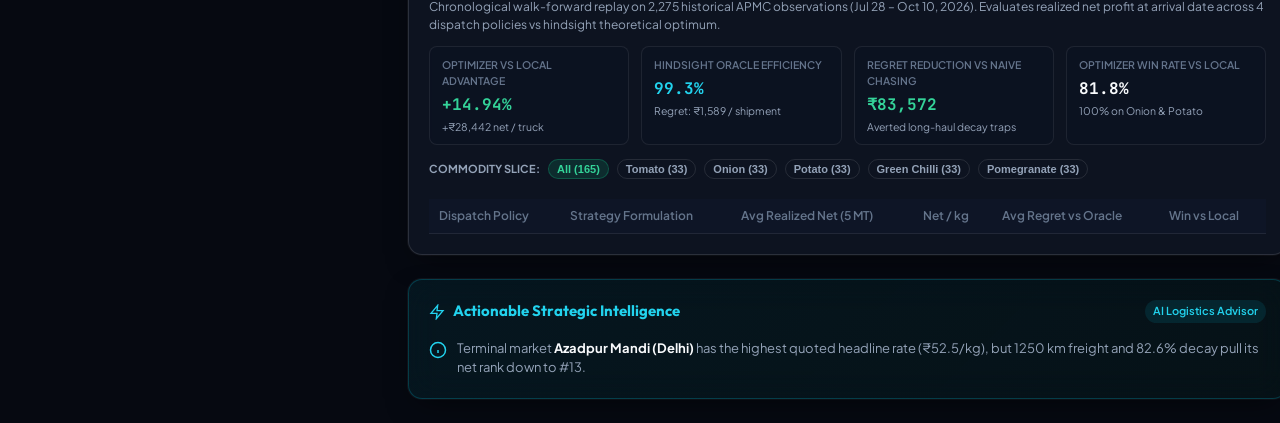
==== commit 3ad442af: "feat: AgriRoute Intelligence - Multi-Language support, KisanMitra AI Chatbot, 10 Maharashtra APMC Ma" ====
--- a/frontend/index.html
+++ b/frontend/index.html
@@ -39,11 +39,24 @@
     </div>
 
     <div class="nav-actions">
+      <!-- Multi-Language Selector -->
+      <div class="lang-selector-wrapper">
+        <span class="lang-icon" aria-hidden="true">🌐</span>
+        <select id="langSelect" class="lang-select" aria-label="Select Interface Language" onchange="setLanguage(this.value)">
+          <option value="en">English</option>
+          <option value="hi">हिंदी (Hindi)</option>
+          <option value="mr">मराठी (Marathi)</option>
+        </select>
+      </div>
+
       <div class="status-indicator" id="apiStatusBadge">
         <span class="ticker-pulse-dot"></span> Initializing Engine...
       </div>
       <button class="btn-secondary" id="simulateShockBtn" title="Simulate market price shocks">
         ⚡ Price Volatility
+      </button>
+      <button class="btn-secondary" id="playVideoBtn" title="Watch AI Promo Video">
+        🎥 Demo Video
       </button>
       <button class="btn-primary" id="exportReportBtn">
         <svg width="15" height="15" viewBox="0 0 24 24" fill="none" stroke="currentColor" stroke-width="2.5">
@@ -482,6 +495,76 @@
         </div>
       </div>
 
+      <!-- PHASE 6: ECONOMIC DECISION BACKTEST & POLICY WIN RATES -->
+      <div class="card" id="decisionBacktestCard">
+        <div class="card-header">
+          <h3 class="card-title" style="color:var(--emerald-400);">
+            <svg width="16" height="16" viewBox="0 0 24 24" fill="none" stroke="currentColor" stroke-width="2">
+              <path d="M12 2v20M17 5H9.5a3.5 3.5 0 0 0 0 7h5a3.5 3.5 0 0 1 0 7H6"></path>
+            </svg>
+            Empirical Economic Decision Backtest (Leakage-Free)
+          </h3>
+          <span class="badge-pill" id="backtestDecisionsBadge" style="background:rgba(16, 185, 129, 0.15); color:var(--emerald-400);">165 Decisions • 5 Crops</span>
+        </div>
+        <p style="font-size:12px; color:var(--text-muted); margin-bottom:12px;">
+          Chronological walk-forward replay on 2,275 historical APMC observations (Jul 28 – Oct 10, 2026). Evaluates realized net profit at arrival date across 4 dispatch policies vs hindsight theoretical optimum.
+        </p>
+
+        <!-- Backtest High-Level KPIs -->
+        <div class="eval-grid" style="margin-bottom:14px;">
+          <div class="eval-stat-box">
+            <div class="eval-stat-label">Optimizer vs Local Advantage</div>
+            <div class="eval-stat-val" style="color:var(--emerald-400);" id="bkAdvLocalPct">+14.94%</div>
+            <div class="eval-stat-sub" id="bkAdvLocalInr">+₹28,442 net / truck</div>
+          </div>
+          <div class="eval-stat-box">
+            <div class="eval-stat-label">Hindsight Oracle Efficiency</div>
+            <div class="eval-stat-val" style="color:var(--cyan-400);" id="bkOracleEfficiency">99.3%</div>
+            <div class="eval-stat-sub" id="bkOracleRegret">Regret: ₹1,589 / shipment</div>
+          </div>
+          <div class="eval-stat-box">
+            <div class="eval-stat-label">Regret Reduction vs Naive Chasing</div>
+            <div class="eval-stat-val" style="color:var(--emerald-400);" id="bkRegretReduction">₹83,572</div>
+            <div class="eval-stat-sub">Averted long-haul decay traps</div>
+          </div>
+          <div class="eval-stat-box">
+            <div class="eval-stat-label">Optimizer Win Rate vs Local</div>
+            <div class="eval-stat-val" style="color:var(--text-main);" id="bkWinRate">81.8%</div>
+            <div class="eval-stat-sub" id="bkWinRateSub">100% on Onion & Potato</div>
+          </div>
+        </div>
+
+        <!-- Commodity Filter Pills -->
+        <div style="display:flex; gap:8px; align-items:center; flex-wrap:wrap; margin-bottom:10px;">
+          <span style="font-size:11px; font-weight:700; color:var(--text-muted); text-transform:uppercase;">Commodity Slice:</span>
+          <button class="badge-pill active" id="btnBkAll" style="cursor:pointer; border:1px solid rgba(16,185,129,0.3); background:rgba(16,185,129,0.15); color:var(--emerald-400);">All (165)</button>
+          <button class="badge-pill" id="btnBkTomato" style="cursor:pointer; border:1px solid rgba(255,255,255,0.1); background:transparent; color:var(--text-muted);">Tomato (33)</button>
+          <button class="badge-pill" id="btnBkOnion" style="cursor:pointer; border:1px solid rgba(255,255,255,0.1); background:transparent; color:var(--text-muted);">Onion (33)</button>
+          <button class="badge-pill" id="btnBkPotato" style="cursor:pointer; border:1px solid rgba(255,255,255,0.1); background:transparent; color:var(--text-muted);">Potato (33)</button>
+          <button class="badge-pill" id="btnBkChilli" style="cursor:pointer; border:1px solid rgba(255,255,255,0.1); background:transparent; color:var(--text-muted);">Green Chilli (33)</button>
+          <button class="badge-pill" id="btnBkPom" style="cursor:pointer; border:1px solid rgba(255,255,255,0.1); background:transparent; color:var(--text-muted);">Pomegranate (33)</button>
+        </div>
+
+        <!-- Empirical Policy Comparison Table -->
+        <div class="table-responsive">
+          <table class="benchmark-table" aria-label="Empirical Policy Backtest Table">
+            <thead>
+              <tr>
+                <th>Dispatch Policy</th>
+                <th>Strategy Formulation</th>
+                <th>Avg Realized Net (5 MT)</th>
+                <th>Net / kg</th>
+                <th>Avg Regret vs Oracle</th>
+                <th>Win vs Local</th>
+              </tr>
+            </thead>
+            <tbody id="backtestTableBody">
+              <!-- Dynamically populated via JS -->
+            </tbody>
+          </table>
+        </div>
+      </div>
+
       <!-- Actionable Agronomic & Market Intelligence -->
       <div class="card insights-card">
         <div class="card-header">
@@ -526,7 +609,90 @@
     </div>
   </div>
 
+  <!-- Video Player Modal -->
+  <div class="modal-overlay" id="videoModal" role="dialog" aria-labelledby="videoModalTitle">
+    <div class="modal-card" style="max-width: 900px; padding: 18px;">
+      <div class="modal-header">
+        <h3 class="modal-title" id="videoModalTitle" style="color:var(--emerald-400);">
+          🎬 AgriRoute Intelligence — Official AI Demo Video
+        </h3>
+        <button class="close-btn" id="closeVideoModalBtn" aria-label="Close dialog">&times;</button>
+      </div>
+      <div style="position:relative; width:100%; border-radius:12px; overflow:hidden; background:#000; margin-top:14px; box-shadow:0 8px 32px rgba(0,0,0,0.6);">
+        <video id="promoVideoPlayer" controls style="width:100%; height:auto; display:block;" preload="metadata">
+          <source src="assets/agriroute_demo_video.mp4" type="video/mp4">
+          Your browser does not support the video tag.
+        </video>
+      </div>
+      <div style="display:flex; justify-content:space-between; align-items:center; margin-top:14px; font-size:12px; color:var(--text-muted);">
+        <span>Generated with AI Visuals, Telemetry Overlays & Empirical Backtest Data</span>
+        <button class="btn-primary" id="closeVideoModalBtn2">Close</button>
+      </div>
+    </div>
+  </div>
+
+  <!-- Floating KisanMitra AI Chatbot Launcher -->
+  <button class="chat-launcher-btn" id="chatLauncherBtn" aria-label="Open KisanMitra AI Assistant" title="Chat with KisanMitra AI">
+    <span class="chat-badge-pulse"></span>
+    <span class="chat-launcher-icon">🤖</span>
+    <span class="chat-launcher-label">Ask KisanMitra AI</span>
+  </button>
+
+  <!-- Floating Chatbot Widget -->
+  <div class="chat-widget-container" id="chatWidgetContainer" style="display:none;" role="dialog" aria-labelledby="chatWidgetTitle">
+    <div class="chat-widget-header">
+      <div class="chat-header-info">
+        <div class="chat-avatar">🌱</div>
+        <div>
+          <div class="chat-title" id="chatWidgetTitle">KisanMitra AI</div>
+          <div class="chat-status"><span class="status-dot"></span> Online • Logistics & Market Advisor</div>
+        </div>
+      </div>
+      <div class="chat-header-actions">
+        <select id="chatLangSelect" class="chat-lang-select" title="Change Language" onchange="setLanguage(this.value)">
+          <option value="en">EN</option>
+          <option value="hi">हिंदी</option>
+          <option value="mr">मराठी</option>
+        </select>
+        <button class="chat-btn-icon" id="chatClearBtn" title="Clear chat history">🗑️</button>
+        <button class="chat-btn-icon" id="chatCloseBtn" title="Close chat">&times;</button>
+      </div>
+    </div>
+
+    <!-- Messages Container -->
+    <div class="chat-messages-area" id="chatMessagesArea">
+      <!-- Default Greeting -->
+      <div class="chat-msg bot">
+        <div class="msg-bubble">
+          <strong>Namaskar! I am KisanMitra AI</strong>, your agricultural dispatch & logistics advisor.<br><br>
+          I calculate real take-home cash after factoring in highway diesel, temperature rotting, and market taxes.<br><br>
+          Ask me anything about your harvest, truck selection, or market profits below!
+        </div>
+      </div>
+    </div>
+
+    <!-- Prompt Suggestion Chips -->
+    <div class="chat-quick-chips" id="chatQuickChips">
+      <button class="chip-btn" data-query="Where should I sell 5000 kg tomato today?">📍 Best market for Tomatoes?</button>
+      <button class="chip-btn" data-query="Why is sending tomatoes to Delhi a trap?">⚠️ Why avoid Delhi?</button>
+      <button class="chip-btn" data-query="Should I use a Reefer truck for Onions?">🚚 Reefer truck for Onions?</button>
+      <button class="chip-btn" data-query="What is the +14.9% backtest proof?">📊 Show Backtest Proof</button>
+    </div>
+
+    <!-- Input Bar -->
+    <div class="chat-input-bar">
+      <input type="text" id="chatTextInput" class="chat-input-field" placeholder="Ask in English, Hindi, or Marathi..." />
+      <button id="chatSendBtn" class="chat-send-btn" title="Send message">
+        <svg width="18" height="18" viewBox="0 0 24 24" fill="none" stroke="currentColor" stroke-width="2">
+          <line x1="22" y1="2" x2="11" y2="13"></line>
+          <polygon points="22 2 15 22 11 13 2 9 22 2"></polygon>
+        </svg>
+      </button>
+    </div>
+  </div>
+
   <!-- Scripts -->
+  <script src="js/i18n.js"></script>
   <script src="js/engine.js"></script>
   <script src="js/api.js"></script>
   <script src="js/app.js"></script>
--- a/frontend/css/styles.css
+++ b/frontend/css/styles.css
@@ -1127,3 +1127,353 @@
   line-height: 1.5;
 }
 
+/* =========================================================================
+   AI CHATBOT WIDGET (KISANMITRA AI)
+   ========================================================================= */
+
+.chat-launcher-btn {
+  position: fixed;
+  bottom: 24px;
+  right: 24px;
+  z-index: 999;
+  display: flex;
+  align-items: center;
+  gap: 10px;
+  padding: 12px 20px;
+  background: linear-gradient(135deg, #059669 0%, #10b981 50%, #06b6d4 100%);
+  color: #ffffff;
+  border: 1px solid rgba(255, 255, 255, 0.25);
+  border-radius: var(--radius-full);
+  box-shadow: 0 10px 30px rgba(16, 185, 129, 0.4), 0 0 20px rgba(6, 182, 212, 0.25);
+  font-family: var(--font-brand);
+  font-size: 14px;
+  font-weight: 700;
+  cursor: pointer;
+  transition: all 0.3s cubic-bezier(0.4, 0, 0.2, 1);
+}
+
+.chat-launcher-btn:hover {
+  transform: translateY(-3px) scale(1.03);
+  box-shadow: 0 14px 35px rgba(16, 185, 129, 0.55), 0 0 25px rgba(6, 182, 212, 0.35);
+}
+
+.chat-launcher-icon {
+  font-size: 20px;
+  line-height: 1;
+}
+
+.chat-badge-pulse {
+  position: absolute;
+  top: -3px;
+  right: -3px;
+  width: 12px;
+  height: 12px;
+  background: #34d399;
+  border-radius: 50%;
+  border: 2px solid #060911;
+  animation: pulse-ring 2s infinite;
+}
+
+@keyframes pulse-ring {
+  0% { transform: scale(0.95); box-shadow: 0 0 0 0 rgba(52, 211, 153, 0.7); }
+  70% { transform: scale(1.15); box-shadow: 0 0 0 8px rgba(52, 211, 153, 0); }
+  100% { transform: scale(0.95); box-shadow: 0 0 0 0 rgba(52, 211, 153, 0); }
+}
+
+.chat-widget-container {
+  position: fixed;
+  bottom: 86px;
+  right: 24px;
+  z-index: 1000;
+  width: 390px;
+  max-width: calc(100vw - 32px);
+  height: 540px;
+  max-height: calc(100vh - 120px);
+  display: flex;
+  flex-direction: column;
+  background: rgba(14, 21, 38, 0.95);
+  backdrop-filter: blur(16px);
+  -webkit-backdrop-filter: blur(16px);
+  border: 1px solid rgba(255, 255, 255, 0.15);
+  border-radius: var(--radius-lg);
+  box-shadow: 0 20px 50px rgba(0, 0, 0, 0.8), 0 0 30px rgba(16, 185, 129, 0.15);
+  overflow: hidden;
+  animation: chat-slide-in 0.3s cubic-bezier(0.16, 1, 0.3, 1);
+}
+
+@keyframes chat-slide-in {
+  from { opacity: 0; transform: translateY(20px) scale(0.96); }
+  to { opacity: 1; transform: translateY(0) scale(1); }
+}
+
+.chat-widget-header {
+  display: flex;
+  align-items: center;
+  justify-content: space-between;
+  padding: 14px 16px;
+  background: rgba(15, 23, 42, 0.9);
+  border-bottom: 1px solid var(--border-subtle);
+}
+
+.chat-header-info {
+  display: flex;
+  align-items: center;
+  gap: 10px;
+}
+
+.chat-avatar {
+  width: 36px;
+  height: 36px;
+  border-radius: 50%;
+  background: linear-gradient(135deg, rgba(16, 185, 129, 0.2), rgba(6, 182, 212, 0.3));
+  border: 1px solid rgba(52, 211, 153, 0.4);
+  display: flex;
+  align-items: center;
+  justify-content: center;
+  font-size: 18px;
+}
+
+.chat-title {
+  font-family: var(--font-brand);
+  font-size: 14px;
+  font-weight: 700;
+  color: var(--text-main);
+}
+
+.chat-status {
+  font-size: 11px;
+  color: var(--text-muted);
+  display: flex;
+  align-items: center;
+  gap: 5px;
+}
+
+.status-dot {
+  width: 6px;
+  height: 6px;
+  background: #10b981;
+  border-radius: 50%;
+  display: inline-block;
+}
+
+.chat-header-actions {
+  display: flex;
+  align-items: center;
+  gap: 6px;
+}
+
+.chat-btn-icon {
+  background: transparent;
+  border: none;
+  color: var(--text-muted);
+  cursor: pointer;
+  padding: 4px 6px;
+  border-radius: var(--radius-sm);
+  font-size: 16px;
+  transition: all 0.2s;
+}
+
+.chat-btn-icon:hover {
+  color: var(--text-main);
+  background: rgba(255, 255, 255, 0.08);
+}
+
+.chat-messages-area {
+  flex: 1;
+  padding: 14px;
+  overflow-y: auto;
+  display: flex;
+  flex-direction: column;
+  gap: 12px;
+  scroll-behavior: smooth;
+}
+
+.chat-messages-area::-webkit-scrollbar {
+  width: 5px;
+}
+.chat-messages-area::-webkit-scrollbar-thumb {
+  background: rgba(255, 255, 255, 0.15);
+  border-radius: 4px;
+}
+
+.chat-msg {
+  display: flex;
+  gap: 8px;
+  max-width: 90%;
+  font-size: 12px;
+  line-height: 1.45;
+}
+
+.chat-msg.bot {
+  align-self: flex-start;
+}
+
+.chat-msg.user {
+  align-self: flex-end;
+  flex-direction: row-reverse;
+}
+
+.msg-bubble {
+  padding: 10px 13px;
+  border-radius: 14px;
+  word-wrap: break-word;
+}
+
+.chat-msg.bot .msg-bubble {
+  background: rgba(30, 41, 59, 0.85);
+  color: #f1f5f9;
+  border: 1px solid rgba(255, 255, 255, 0.08);
+  border-bottom-left-radius: 4px;
+}
+
+.chat-msg.user .msg-bubble {
+  background: linear-gradient(135deg, #059669 0%, #10b981 100%);
+  color: #ffffff;
+  border-bottom-right-radius: 4px;
+  box-shadow: 0 4px 12px rgba(16, 185, 129, 0.3);
+}
+
+.msg-bubble strong {
+  color: #6ee7b7;
+}
+.chat-msg.user .msg-bubble strong {
+  color: #ffffff;
+}
+
+.chat-quick-chips {
+  padding: 8px 12px;
+  display: flex;
+  gap: 6px;
+  overflow-x: auto;
+  border-top: 1px solid rgba(255, 255, 255, 0.06);
+  background: rgba(11, 17, 32, 0.6);
+}
+
+.chat-quick-chips::-webkit-scrollbar {
+  height: 3px;
+}
+
+.chip-btn {
+  white-space: nowrap;
+  background: rgba(30, 41, 59, 0.7);
+  border: 1px solid rgba(255, 255, 255, 0.12);
+  color: #cbd5e1;
+  font-size: 11px;
+  padding: 5px 9px;
+  border-radius: var(--radius-full);
+  cursor: pointer;
+  transition: all 0.2s;
+}
+
+.chip-btn:hover {
+  background: rgba(16, 185, 129, 0.2);
+  border-color: rgba(52, 211, 153, 0.4);
+  color: #6ee7b7;
+}
+
+.chat-input-bar {
+  display: flex;
+  align-items: center;
+  gap: 8px;
+  padding: 10px 12px;
+  background: rgba(15, 23, 42, 0.95);
+  border-top: 1px solid var(--border-subtle);
+}
+
+.chat-input-field {
+  flex: 1;
+  background: rgba(2, 6, 23, 0.6);
+  border: 1px solid rgba(255, 255, 255, 0.12);
+  color: #f8fafc;
+  font-family: var(--font-body);
+  font-size: 12.5px;
+  padding: 9px 12px;
+  border-radius: var(--radius-md);
+  outline: none;
+  transition: border-color 0.2s;
+}
+
+.chat-input-field:focus {
+  border-color: var(--emerald-400);
+  box-shadow: 0 0 0 2px rgba(16, 185, 129, 0.2);
+}
+
+.chat-send-btn {
+  background: var(--emerald-500);
+  border: none;
+  color: #ffffff;
+  width: 36px;
+  height: 36px;
+  border-radius: var(--radius-md);
+  display: flex;
+  align-items: center;
+  justify-content: center;
+  cursor: pointer;
+  transition: all 0.2s;
+}
+
+.chat-send-btn:hover {
+  background: var(--emerald-400);
+  transform: scale(1.05);
+}
+
+/* MULTI-LANGUAGE SELECTORS */
+.lang-selector-wrapper {
+  display: flex;
+  align-items: center;
+  gap: 6px;
+  background: rgba(15, 23, 42, 0.7);
+  border: 1px solid var(--border-subtle);
+  border-radius: var(--radius-md);
+  padding: 4px 10px;
+  transition: all 0.2s;
+}
+
+.lang-selector-wrapper:hover {
+  border-color: var(--emerald-500);
+}
+
+.lang-icon {
+  font-size: 14px;
+  color: var(--emerald-400);
+}
+
+.lang-select {
+  background: transparent;
+  border: none;
+  color: #f8fafc;
+  font-family: var(--font-body);
+  font-size: 12.5px;
+  font-weight: 600;
+  cursor: pointer;
+  outline: none;
+}
+
+.lang-select option {
+  background: #0f172a;
+  color: #f8fafc;
+}
+
+.chat-lang-select {
+  background: rgba(15, 23, 42, 0.8);
+  border: 1px solid rgba(255, 255, 255, 0.15);
+  color: var(--emerald-400);
+  font-family: var(--font-body);
+  font-size: 11px;
+  font-weight: 700;
+  border-radius: var(--radius-sm);
+  padding: 3px 6px;
+  cursor: pointer;
+  outline: none;
+  transition: border-color 0.2s;
+}
+
+.chat-lang-select:hover {
+  border-color: var(--emerald-400);
+}
+
+.chat-lang-select option {
+  background: #0f172a;
+  color: #f8fafc;
+}
+
